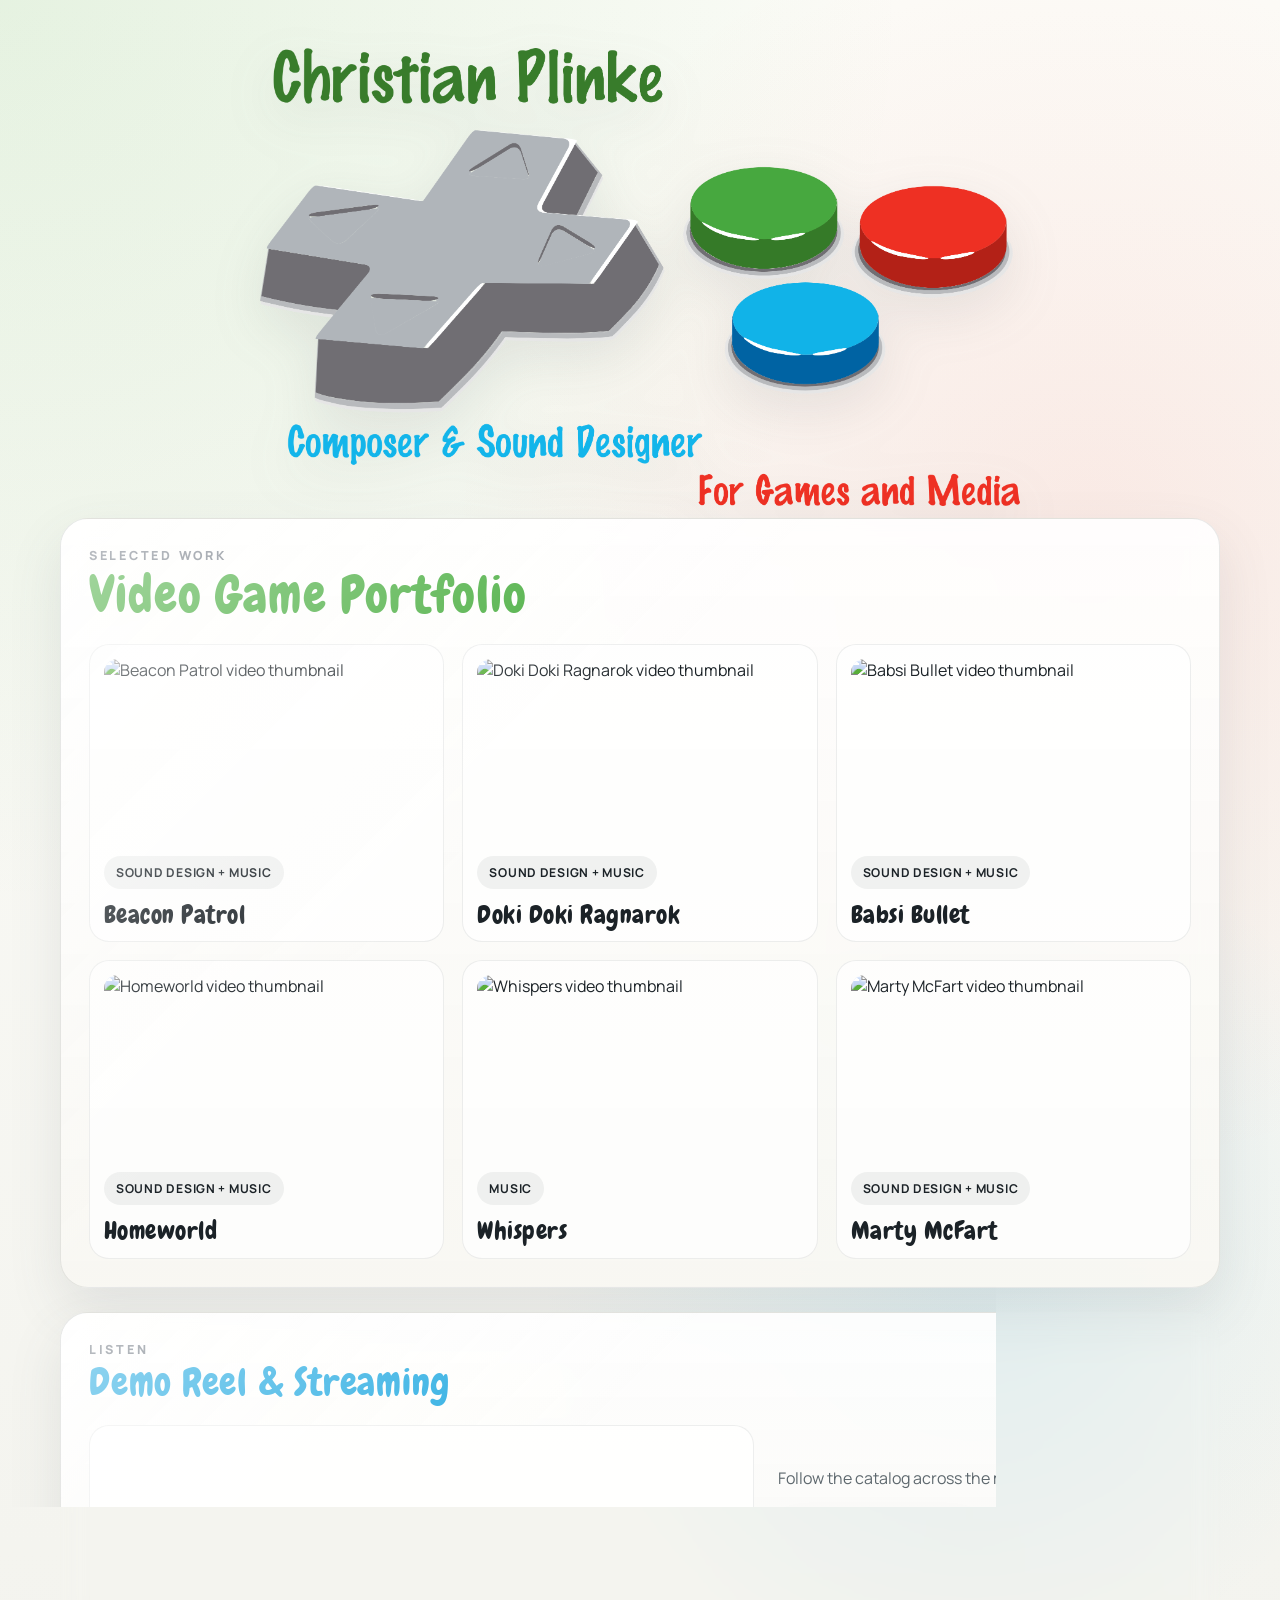
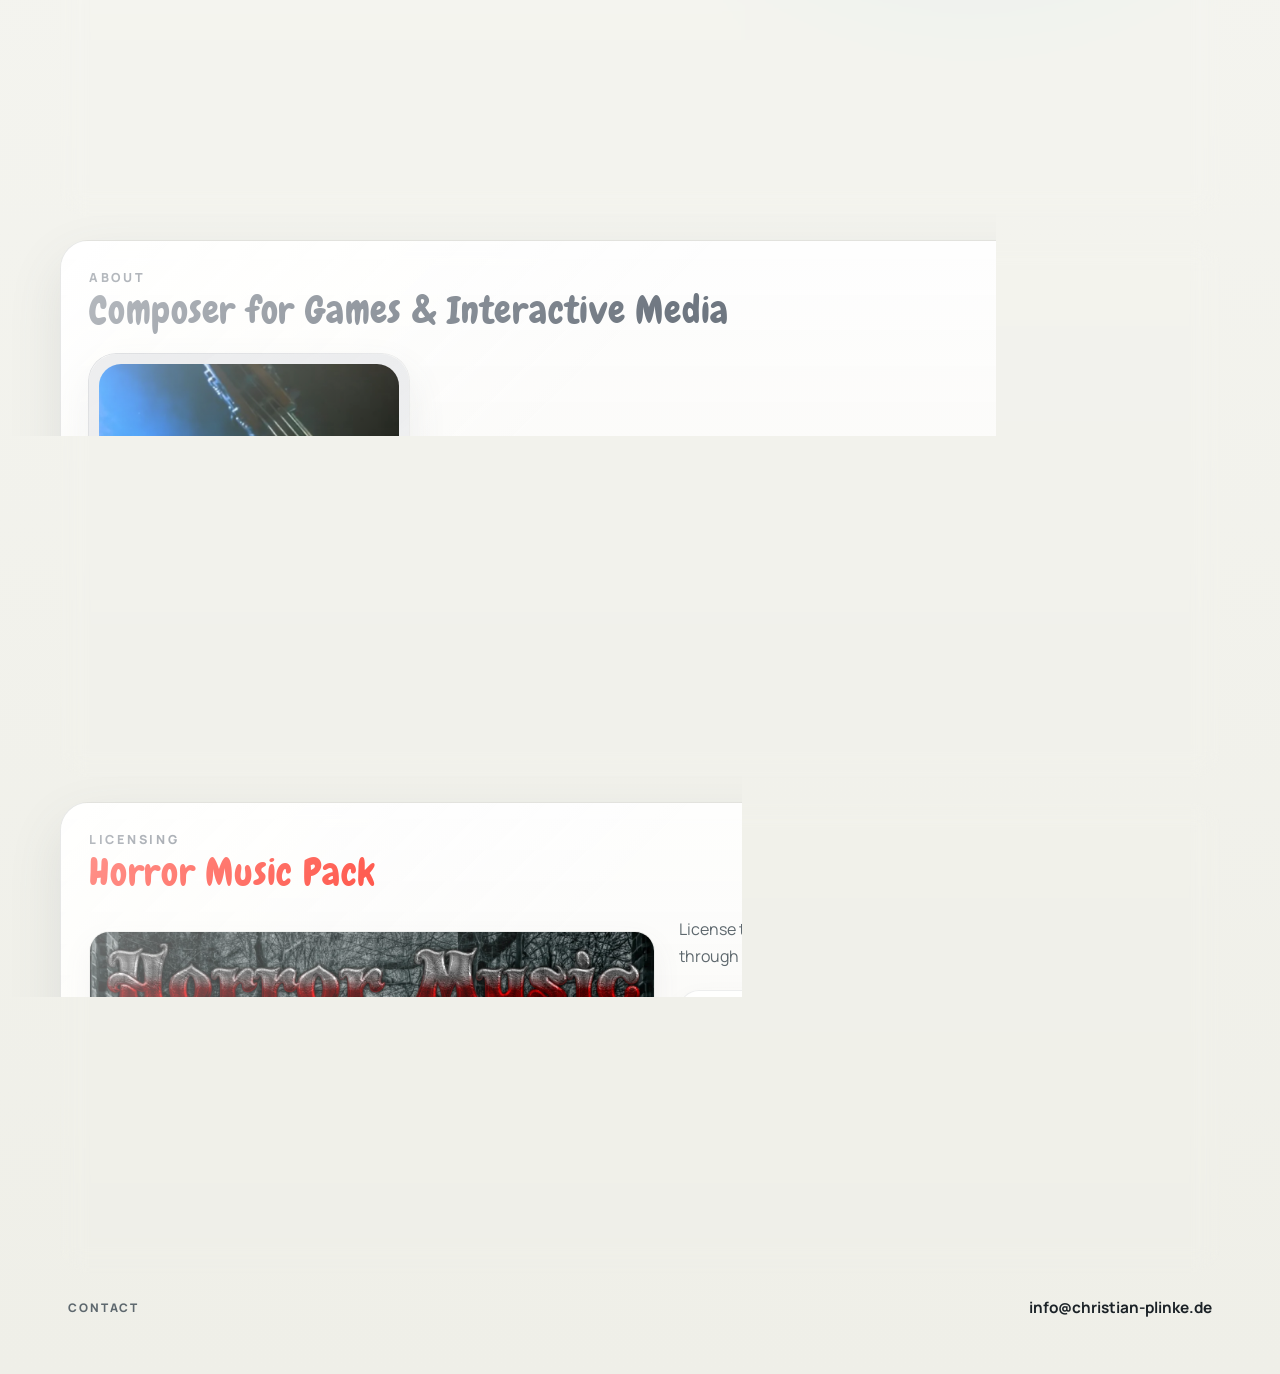
==== index.html @ 43f55c3f "add local googlefonts to project" ====
<!DOCTYPE html>
<html lang="en">

<head>
    <meta charset="UTF-8" />
    <meta name="viewport" content="width=device-width, initial-scale=1.0" />
    <title>Christian Plinke | Composer &amp; Sound Designer</title>
    <meta name="description"
        content="Portfolio, demo reel, streaming links, and licensing information for Christian Plinke, composer and sound designer for games and media." />
    <link rel="icon" type="image/png" href="img/FaviconLogo.png" />
    <link rel="stylesheet" href="style.css" />
</head>

<body>
    <div class="page-shell">
        <header class="site-header">
            <img class="site-logo" src="img/400PngdpiLogoCropped.png"
                alt="Christian Plinke, Composer and Sound Designer for Games and Media" />
        </header>

        <main class="content">
            <section class="panel panel-portfolio" aria-labelledby="portfolio-title">
                <div class="section-heading">
                    <p class="eyebrow">Selected Work</p>
                    <h1 id="portfolio-title">Video Game Portfolio</h1>
                </div>

                <div class="video-grid">
                    <a class="video-card" href="https://www.youtube.com/watch?v=Qc8HZJcRIR0" target="_blank"
                        rel="noreferrer">
                        <img src="https://i.ytimg.com/vi/Qc8HZJcRIR0/hqdefault.jpg"
                            alt="Beacon Patrol video thumbnail" />
                        <span class="video-role">Sound Design + Music</span>
                        <h2>Beacon Patrol</h2>
                    </a>

                    <a class="video-card" href="https://www.youtube.com/watch?v=RtC1tQ2wRgI" target="_blank"
                        rel="noreferrer">
                        <img src="https://i.ytimg.com/vi/RtC1tQ2wRgI/hqdefault.jpg"
                            alt="Doki Doki Ragnarok video thumbnail" />
                        <span class="video-role">Sound Design + Music</span>
                        <h2>Doki Doki Ragnarok</h2>
                    </a>

                    <a class="video-card" href="https://www.youtube.com/watch?v=MSeIjP5s7lY" target="_blank"
                        rel="noreferrer">
                        <img src="https://i.ytimg.com/vi/MSeIjP5s7lY/hqdefault.jpg"
                            alt="Babsi Bullet video thumbnail" />
                        <span class="video-role">Sound Design + Music</span>
                        <h2>Babsi Bullet</h2>
                    </a>

                    <a class="video-card" href="https://www.youtube.com/watch?v=vPbTqoWNFvA" target="_blank"
                        rel="noreferrer">
                        <img src="https://i.ytimg.com/vi/vPbTqoWNFvA/hqdefault.jpg" alt="Homeworld video thumbnail" />
                        <span class="video-role">Sound Design + Music</span>
                        <h2>Homeworld</h2>
                    </a>

                    <a class="video-card" href="https://www.youtube.com/watch?v=9is7dzOLgsQ" target="_blank"
                        rel="noreferrer">
                        <img src="https://i.ytimg.com/vi/9is7dzOLgsQ/hqdefault.jpg" alt="Whispers video thumbnail" />
                        <span class="video-role">Music</span>
                        <h2>Whispers</h2>
                    </a>

                    <a class="video-card" href="https://www.youtube.com/watch?v=vlJD8-f_Gtw" target="_blank"
                        rel="noreferrer">
                        <img src="https://i.ytimg.com/vi/vlJD8-f_Gtw/hqdefault.jpg"
                            alt="Marty McFart video thumbnail" />
                        <span class="video-role">Sound Design + Music</span>
                        <h2>Marty McFart</h2>
                    </a>
                </div>
            </section>

            <section class="panel panel-audio" aria-labelledby="audio-title">
                <div class="section-heading">
                    <p class="eyebrow">Listen</p>
                    <h2 id="audio-title">Demo Reel &amp; Streaming</h2>
                </div>

                <div class="audio-layout">
                    <div class="player-wrap">
                        <iframe title="SoundCloud demo reel playlist" class="soundcloud-player" scrolling="no"
                            frameborder="no" allow="autoplay"
                            src="https://w.soundcloud.com/player/?url=https%3A//soundcloud.com/plinke-music/sets/game-music&amp;color=%2324aae1&amp;auto_play=false&amp;hide_related=false&amp;show_comments=false&amp;show_user=true&amp;show_reposts=false&amp;show_teaser=true&amp;visual=true"></iframe>
                    </div>

                    <div class="streaming-block">
                        <p class="section-copy">
                            Follow the catalog across the main streaming platforms.
                        </p>
                        <div class="logo-links">
                            <a class="logo-link"
                                href="https://music.apple.com/de/album/horror-music-action-ambience/1576198901"
                                target="_blank" rel="noreferrer" aria-label="Open Apple Music">
                                <img src="img/music-streaming/apple_music-428.webp" alt="Apple Music" />
                            </a>
                            <a class="logo-link"
                                href="https://open.spotify.com/artist/518PNsq61jrjk72RF4E73x?si=yzvKvoFpQf2XvGxcVJvLEA&amp;dl_branch=1"
                                target="_blank" rel="noreferrer" aria-label="Open Spotify">
                                <img src="img/music-streaming/spotify-488.webp" alt="Spotify" />
                            </a>
                            <a class="logo-link" href="https://soundcloud.com/plinke-music" target="_blank"
                                rel="noreferrer" aria-label="Open SoundCloud">
                                <img src="img/music-streaming/soundcloud.webp" alt="SoundCloud" />
                            </a>
                            <a class="logo-link" href="https://christianplinke.bandcamp.com/" target="_blank"
                                rel="noreferrer" aria-label="Open Bandcamp">
                                <img src="img/music-streaming/bandcamp-logo-636-1.webp" alt="Bandcamp" />
                            </a>
                        </div>
                    </div>
                </div>
            </section>

            <section class="panel panel-about" aria-labelledby="about-title">
                <div class="section-heading">
                    <p class="eyebrow">About</p>
                    <h2 id="about-title">Composer for Games &amp; Interactive Media</h2>
                </div>

                <div class="about-layout">
                    <div class="profile-frame">
                        <img src="img/profilbild.webp" alt="Portrait of Christian Plinke" />
                    </div>

                    <div class="about-copy">
                        <p>
                            Christian Plinke is a composer and instrumentalist with live
                            performance experience, creating music and sound for games and
                            media.
                        </p>
                        <p>
                            He works with middleware such as FMOD for dynamic music and
                            sound effects, brings experience from many small and mid-sized
                            game projects, and values straightforward collaboration.
                        </p>
                    </div>
                </div>
            </section>

            <section class="panel panel-pack" aria-labelledby="pack-title">
                <div class="section-heading">
                    <p class="eyebrow">Licensing</p>
                    <h2 id="pack-title">Horror Music Pack</h2>
                </div>

                <div class="pack-layout">
                    <div class="pack-art">
                        <img src="img/horror-1200x630-1456.webp"
                            alt="Artwork for the Horror Music Pack Action Ambience" />
                    </div>

                    <div class="pack-copy">
                        <p class="section-copy">
                            License the Horror Music Pack: Action Ambience for your next
                            project through the storefront that fits your workflow.
                        </p>

                        <div class="logo-links shop-links">
                            <a class="logo-link"
                                href="https://assetstore.unity.com/packages/audio/music/horror-music-pack-action-ambience-199250"
                                target="_blank" rel="noreferrer" aria-label="Open Unity Asset Store">
                                <img src="img/shops/unity-566.webp" alt="Unity Asset Store" />
                            </a>
                            <a class="logo-link"
                                href="https://www.gamedevmarket.net/asset/horror-music-pack-action-ambience/"
                                target="_blank" rel="noreferrer" aria-label="Open GameDev Market">
                                <img src="img/shops/gdm-450.webp" alt="GameDev Market" />
                            </a>
                            <a class="logo-link" href="https://otschop.itch.io/horror-music-pack-action-ambience"
                                target="_blank" rel="noreferrer" aria-label="Open itch.io">
                                <img src="img/shops/itch-660.webp" alt="itch.io" />
                            </a>
                        </div>
                    </div>
                </div>
            </section>
        </main>

        <footer class="site-footer">
            <p>Contact</p>
            <a href="mailto:info@christian-plinke.de">info@christian-plinke.de</a>
        </footer>
    </div>
</body>

</html>
---- style.css ----
@font-face {
    font-family: "Chewy";
    src: url("fonts/Chewy-400.ttf") format("truetype");
    font-style: normal;
    font-weight: 400;
    font-display: swap;
}

@font-face {
    font-family: "Manrope";
    src: url("fonts/Manrope-400.ttf") format("truetype");
    font-style: normal;
    font-weight: 400;
    font-display: swap;
}

@font-face {
    font-family: "Manrope";
    src: url("fonts/Manrope-500.ttf") format("truetype");
    font-style: normal;
    font-weight: 500;
    font-display: swap;
}

@font-face {
    font-family: "Manrope";
    src: url("fonts/Manrope-600.ttf") format("truetype");
    font-style: normal;
    font-weight: 600;
    font-display: swap;
}

@font-face {
    font-family: "Manrope";
    src: url("fonts/Manrope-700.ttf") format("truetype");
    font-style: normal;
    font-weight: 700;
    font-display: swap;
}

@font-face {
    font-family: "Manrope";
    src: url("fonts/Manrope-800.ttf") format("truetype");
    font-style: normal;
    font-weight: 800;
    font-display: swap;
}

:root {
    --bg: #f7f7f3;
    --bg-soft: rgba(255, 255, 255, 0.9);
    --panel: rgba(255, 255, 255, 0.9);
    --panel-strong: rgba(248, 247, 242, 0.96);
    --surface: rgba(255, 255, 255, 0.72);
    --surface-strong: rgba(255, 255, 255, 0.92);
    --border: rgba(34, 39, 44, 0.1);
    --text: #1b2227;
    --muted: #5e686e;
    --green: #43ab39;
    --blue: #21a9e1;
    --red: #ff2c1d;
    --gray: #6f7781;
    --shadow: 0 22px 54px rgba(85, 90, 96, 0.12);
    --radius-lg: 28px;
    --radius-md: 20px;
    --radius-sm: 14px;
    --max-width: 1160px;
}

*,
*::before,
*::after {
    box-sizing: border-box;
}

html {
    scroll-behavior: smooth;
}

body {
    margin: 0;
    min-height: 100vh;
    font-family: "Manrope", sans-serif;
    color: var(--text);
    background:
        radial-gradient(circle at top left, rgba(67, 171, 57, 0.12), transparent 28%),
        radial-gradient(circle at 85% 18%, rgba(255, 44, 29, 0.08), transparent 24%),
        radial-gradient(circle at 76% 42%, rgba(33, 169, 225, 0.1), transparent 22%),
        linear-gradient(180deg, #fcfcf8 0%, #f4f4ef 52%, #efefe8 100%);
}

img {
    display: block;
    max-width: 100%;
}

a {
    color: inherit;
    text-decoration: none;
}

.page-shell {
    width: min(calc(100% - 32px), var(--max-width));
    margin: 0 auto;
    padding: 24px 0 56px;
}

.site-header {
    display: flex;
    justify-content: center;
    padding: 24px 0 12px;
}

.site-logo {
    width: min(100%, 760px);
    height: auto;
    filter: drop-shadow(0 18px 26px rgba(89, 95, 102, 0.12));
}

.content {
    display: grid;
    gap: 24px;
}

.panel {
    position: relative;
    overflow: hidden;
    padding: 28px;
    background: linear-gradient(180deg, var(--panel) 0%, var(--panel-strong) 100%);
    border: 1px solid var(--border);
    border-radius: var(--radius-lg);
    box-shadow: var(--shadow);
    backdrop-filter: blur(12px);
}

.panel::after {
    content: "";
    position: absolute;
    inset: 0;
    pointer-events: none;
    background: linear-gradient(135deg, rgba(255, 255, 255, 0.55), transparent 40%);
}

.section-heading {
    display: grid;
    gap: 6px;
    margin-bottom: 24px;
}

.eyebrow {
    margin: 0;
    font-size: 0.78rem;
    font-weight: 800;
    letter-spacing: 0.22em;
    text-transform: uppercase;
    color: var(--gray);
}

h1,
h2 {
    margin: 0;
    font-family: "Chewy", cursive;
    font-weight: 400;
    letter-spacing: 0.02em;
    line-height: 0.98;
}

h1 {
    font-size: clamp(2.2rem, 4vw, 3.8rem);
    color: var(--green);
}

h2 {
    font-size: clamp(1.8rem, 3vw, 3rem);
}

.panel-audio h2 {
    color: var(--blue);
}

.panel-about h2 {
    color: var(--gray);
}

.panel-pack h2 {
    color: var(--red);
}

.section-copy,
.about-copy p {
    margin: 0;
    color: var(--muted);
    font-size: 1rem;
    line-height: 1.7;
}

.video-grid {
    display: grid;
    grid-template-columns: repeat(3, minmax(0, 1fr));
    gap: 18px;
}

.video-card {
    display: grid;
    gap: 14px;
    padding: 14px;
    border: 1px solid rgba(34, 39, 44, 0.08);
    border-radius: var(--radius-md);
    background: var(--surface);
    transition:
        transform 180ms ease,
        border-color 180ms ease,
        background-color 180ms ease,
        box-shadow 180ms ease;
}

.video-card:hover,
.video-card:focus-visible {
    transform: translateY(-4px);
    border-color: rgba(67, 171, 57, 0.35);
    background: rgba(67, 171, 57, 0.08);
    box-shadow: 0 14px 28px rgba(91, 97, 103, 0.12);
}

.video-card img {
    aspect-ratio: 16 / 9;
    width: 100%;
    object-fit: cover;
    border-radius: var(--radius-sm);
}

.video-role {
    justify-self: start;
    padding: 8px 12px;
    border-radius: 999px;
    background: rgba(27, 34, 39, 0.06);
    color: var(--text);
    font-size: 0.76rem;
    font-weight: 700;
    letter-spacing: 0.06em;
    text-transform: uppercase;
}

.video-card h2 {
    font-size: 1.55rem;
    color: var(--text);
}

.audio-layout,
.pack-layout,
.about-layout {
    display: grid;
    gap: 24px;
    align-items: center;
}

.audio-layout {
    grid-template-columns: minmax(0, 1.45fr) minmax(260px, 0.9fr);
}

.player-wrap {
    overflow: hidden;
    border: 1px solid rgba(34, 39, 44, 0.08);
    border-radius: var(--radius-md);
    background: var(--surface-strong);
}

.soundcloud-player {
    display: block;
    width: 100%;
    min-height: 360px;
}

.streaming-block {
    display: grid;
    gap: 18px;
}

.logo-links {
    display: grid;
    grid-template-columns: repeat(2, minmax(0, 1fr));
    gap: 14px;
}

.logo-link {
    display: flex;
    align-items: center;
    justify-content: center;
    min-height: 112px;
    padding: 20px;
    border: 1px solid rgba(34, 39, 44, 0.08);
    border-radius: var(--radius-md);
    background: var(--surface-strong);
    box-shadow: 0 10px 24px rgba(99, 104, 110, 0.06);
    transition:
        transform 180ms ease,
        border-color 180ms ease,
        background-color 180ms ease;
}

.logo-link:hover,
.logo-link:focus-visible {
    transform: translateY(-3px);
    border-color: rgba(33, 169, 225, 0.28);
    background: rgba(33, 169, 225, 0.08);
}

.logo-link img {
    max-height: 42px;
    width: auto;
    object-fit: contain;
}

.about-layout {
    grid-template-columns: minmax(220px, 320px) minmax(0, 1fr);
}

.profile-frame {
    position: relative;
    max-width: 320px;
    margin: 0 auto;
    padding: 10px;
    border-radius: 28px;
    background:
        linear-gradient(145deg, rgba(169, 173, 180, 0.36), rgba(169, 173, 180, 0.08)),
        rgba(255, 255, 255, 0.75);
    box-shadow: 0 18px 38px rgba(93, 98, 104, 0.12);
}

.profile-frame::before {
    content: "";
    position: absolute;
    inset: -1px;
    border-radius: inherit;
    padding: 1px;
    background: linear-gradient(145deg, rgba(169, 173, 180, 0.65), transparent 60%);
    mask:
        linear-gradient(#fff 0 0) content-box,
        linear-gradient(#fff 0 0);
    mask-composite: exclude;
    -webkit-mask:
        linear-gradient(#fff 0 0) content-box,
        linear-gradient(#fff 0 0);
    -webkit-mask-composite: xor;
}

.profile-frame img {
    width: 100%;
    aspect-ratio: 4 / 5;
    object-fit: cover;
    border-radius: 22px;
}

.about-copy {
    display: grid;
    gap: 16px;
}

.pack-layout {
    grid-template-columns: minmax(280px, 1.05fr) minmax(0, 0.95fr);
}

.pack-art {
    overflow: hidden;
    border-radius: var(--radius-md);
    border: 1px solid rgba(34, 39, 44, 0.08);
    box-shadow: 0 12px 28px rgba(99, 104, 110, 0.08);
}

.pack-art img {
    width: 100%;
    height: 100%;
    object-fit: cover;
}

.pack-copy {
    display: grid;
    gap: 20px;
}

.shop-links .logo-link {
    min-height: 120px;
}

.shop-links .logo-link:hover,
.shop-links .logo-link:focus-visible {
    border-color: rgba(255, 44, 29, 0.26);
    background: rgba(255, 44, 29, 0.08);
}

.shop-links .logo-link img {
    max-height: 54px;
}

.site-footer {
    display: flex;
    justify-content: space-between;
    align-items: center;
    gap: 16px;
    margin-top: 24px;
    padding: 0 8px;
    color: var(--muted);
    font-size: 0.96rem;
}

.site-footer p {
    margin: 0;
    text-transform: uppercase;
    letter-spacing: 0.16em;
    font-size: 0.74rem;
    font-weight: 800;
}

.site-footer a {
    color: var(--text);
    font-weight: 700;
}

.site-footer a:hover,
.site-footer a:focus-visible {
    color: var(--green);
}

@media (max-width: 980px) {

    .video-grid,
    .logo-links {
        grid-template-columns: repeat(2, minmax(0, 1fr));
    }

    .audio-layout,
    .pack-layout,
    .about-layout {
        grid-template-columns: 1fr;
    }

    .profile-frame {
        max-width: 280px;
    }
}

@media (max-width: 680px) {
    .page-shell {
        width: min(calc(100% - 20px), var(--max-width));
        padding: 18px 0 42px;
    }

    .site-header {
        padding-top: 8px;
    }

    .panel {
        padding: 22px 18px;
        border-radius: 24px;
    }

    .video-grid,
    .logo-links {
        grid-template-columns: 1fr;
    }

    .soundcloud-player {
        min-height: 320px;
    }

    .site-footer {
        flex-direction: column;
        align-items: flex-start;
    }
}
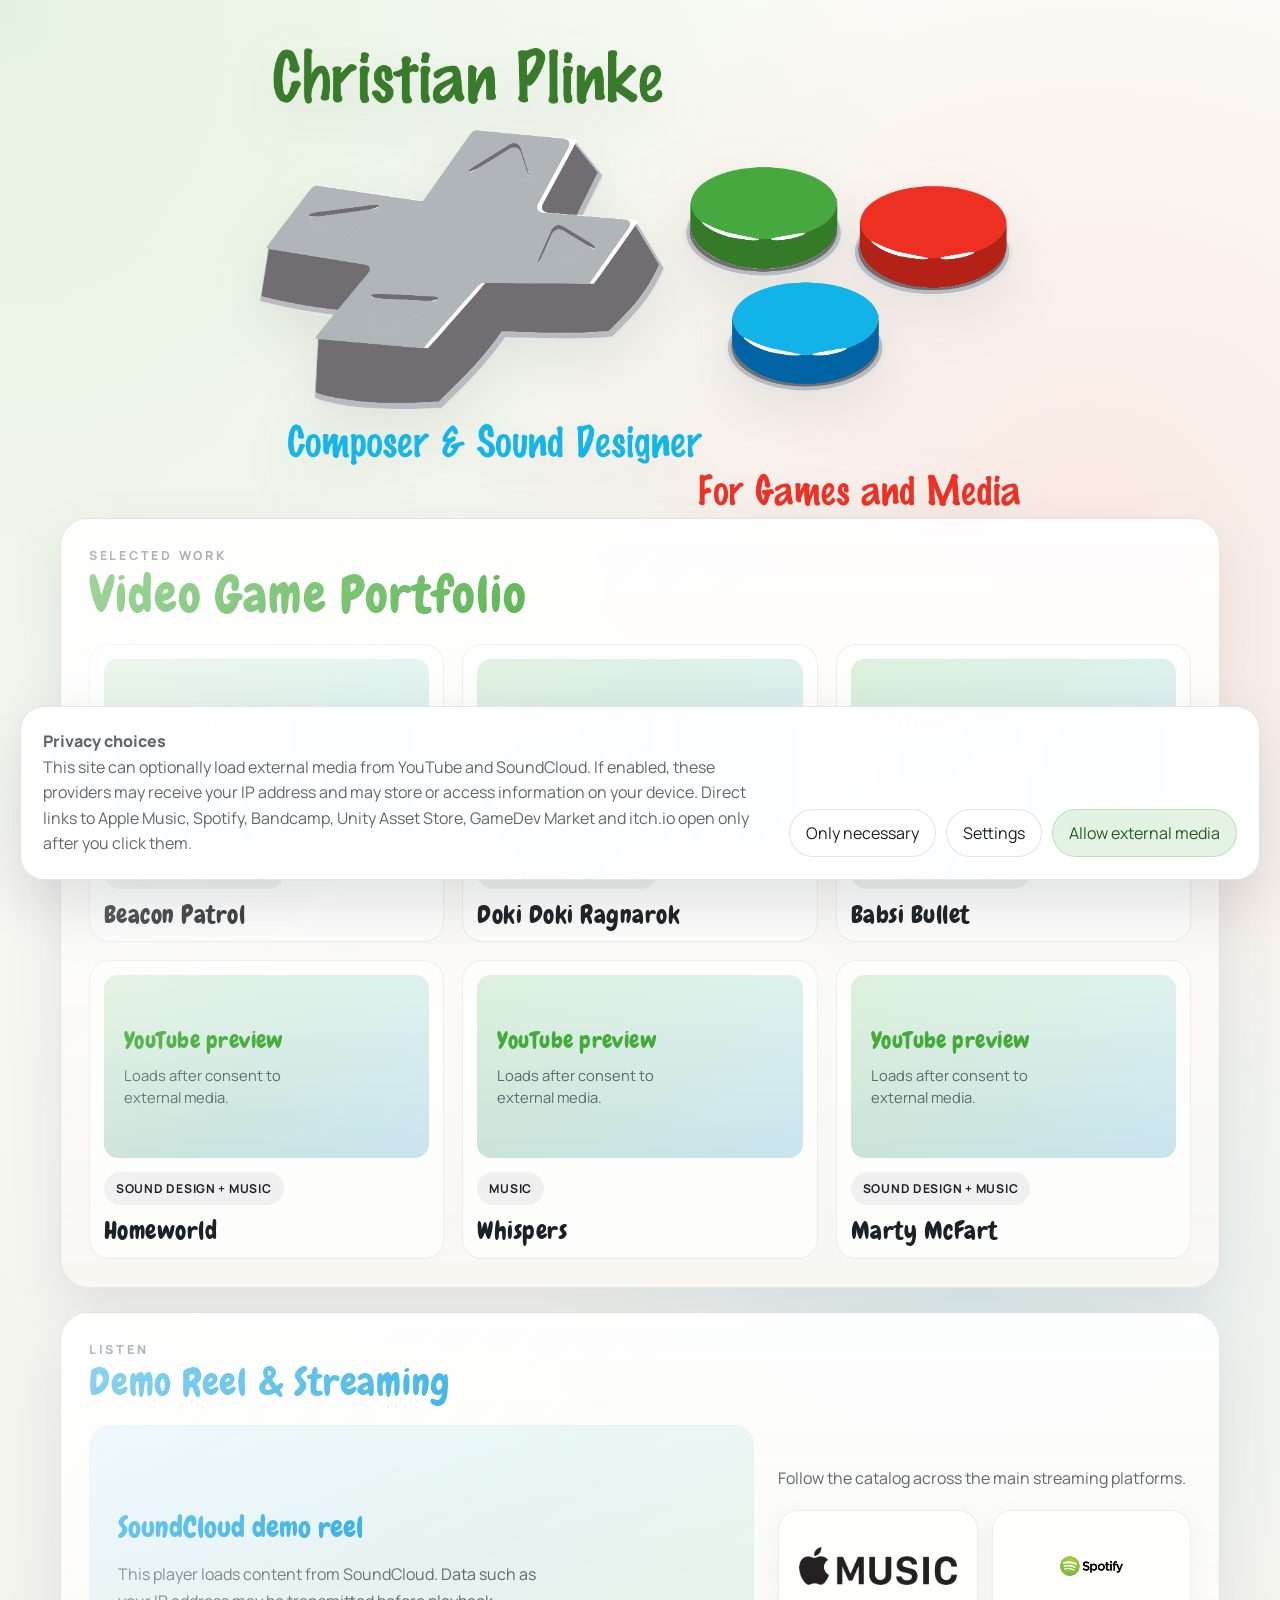
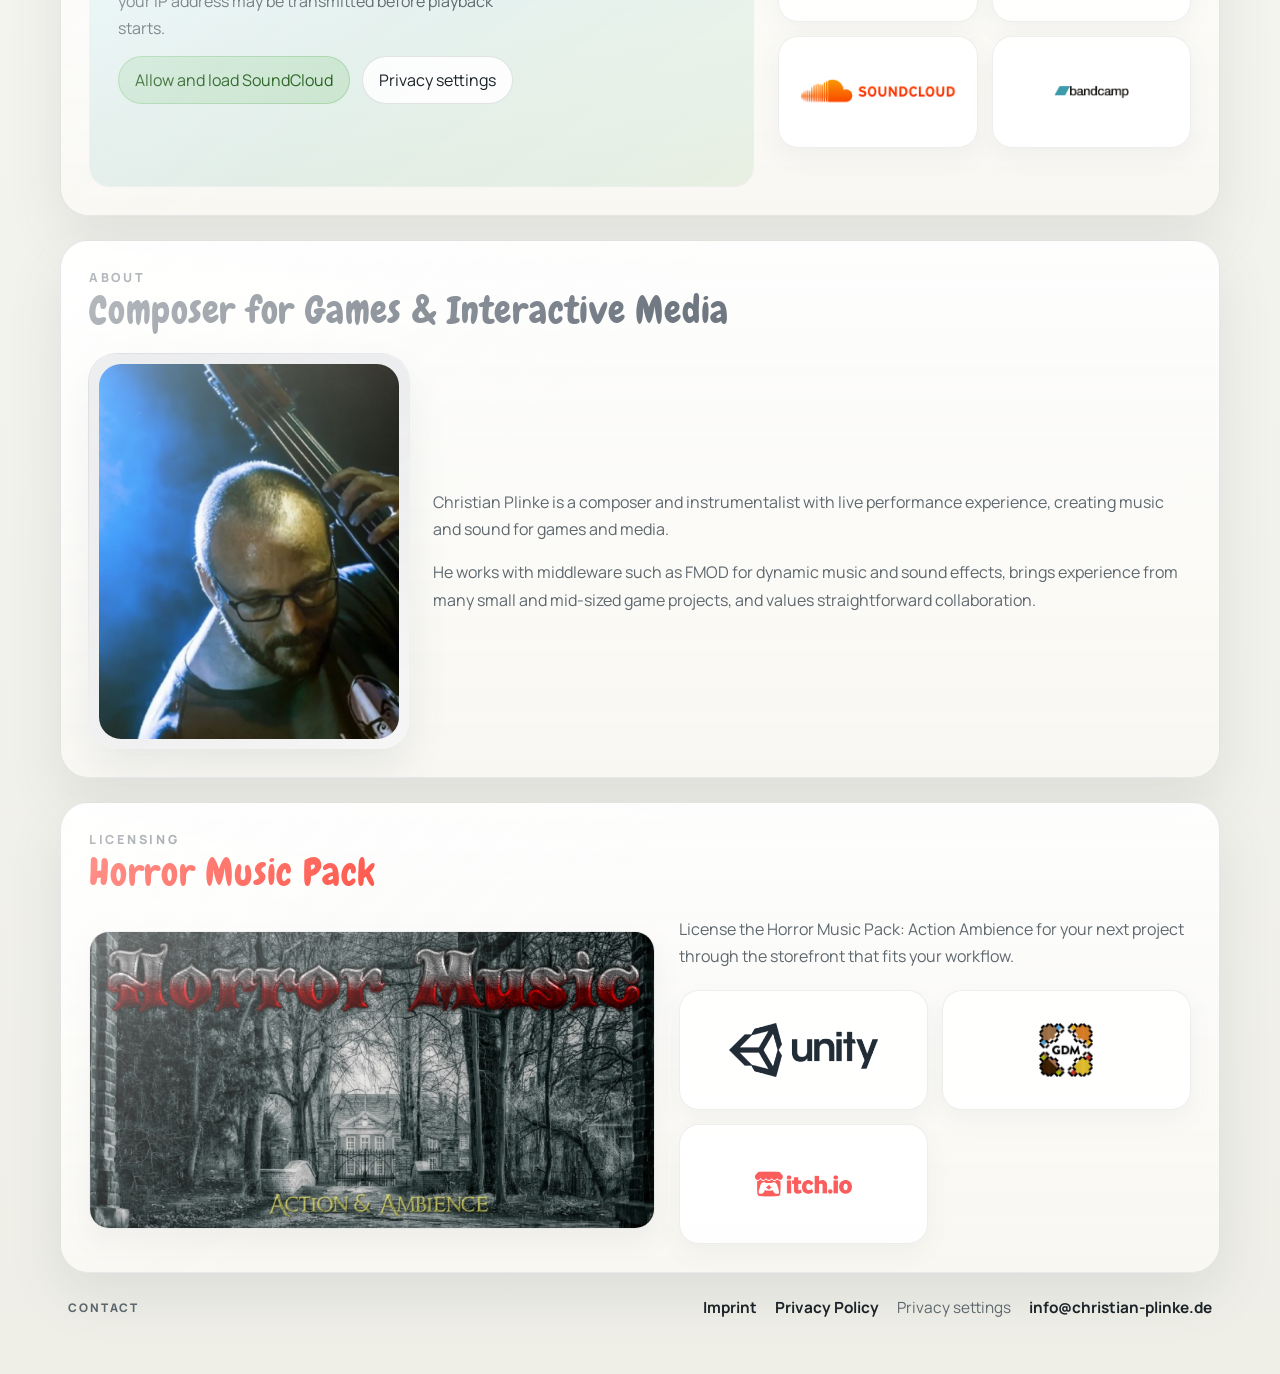
==== commit 8a9be8d0: "add privacy policy and imprint and privacy settings" ====
--- a/index.html
+++ b/index.html
@@ -9,6 +9,7 @@
         content="Portfolio, demo reel, streaming links, and licensing information for Christian Plinke, composer and sound designer for games and media." />
     <link rel="icon" type="image/png" href="img/FaviconLogo.png" />
     <link rel="stylesheet" href="style.css" />
+    <script src="consent.js" defer></script>
 </head>
 
 <body>
@@ -28,46 +29,84 @@
                 <div class="video-grid">
                     <a class="video-card" href="https://www.youtube.com/watch?v=Qc8HZJcRIR0" target="_blank"
                         rel="noreferrer">
-                        <img src="https://i.ytimg.com/vi/Qc8HZJcRIR0/hqdefault.jpg"
-                            alt="Beacon Patrol video thumbnail" />
+                        <div class="media-preview" data-consent-thumbnail-wrapper>
+                            <img data-consent-thumbnail data-src="https://i.ytimg.com/vi/Qc8HZJcRIR0/hqdefault.jpg"
+                                alt="Beacon Patrol video thumbnail" loading="lazy" />
+                            <span class="media-preview-placeholder">
+                                <strong>YouTube preview</strong>
+                                <span>Loads after consent to external media.</span>
+                            </span>
+                        </div>
                         <span class="video-role">Sound Design + Music</span>
                         <h2>Beacon Patrol</h2>
                     </a>
 
                     <a class="video-card" href="https://www.youtube.com/watch?v=RtC1tQ2wRgI" target="_blank"
                         rel="noreferrer">
-                        <img src="https://i.ytimg.com/vi/RtC1tQ2wRgI/hqdefault.jpg"
-                            alt="Doki Doki Ragnarok video thumbnail" />
+                        <div class="media-preview" data-consent-thumbnail-wrapper>
+                            <img data-consent-thumbnail data-src="https://i.ytimg.com/vi/RtC1tQ2wRgI/hqdefault.jpg"
+                                alt="Doki Doki Ragnarok video thumbnail" loading="lazy" />
+                            <span class="media-preview-placeholder">
+                                <strong>YouTube preview</strong>
+                                <span>Loads after consent to external media.</span>
+                            </span>
+                        </div>
                         <span class="video-role">Sound Design + Music</span>
                         <h2>Doki Doki Ragnarok</h2>
                     </a>
 
                     <a class="video-card" href="https://www.youtube.com/watch?v=MSeIjP5s7lY" target="_blank"
                         rel="noreferrer">
-                        <img src="https://i.ytimg.com/vi/MSeIjP5s7lY/hqdefault.jpg"
-                            alt="Babsi Bullet video thumbnail" />
+                        <div class="media-preview" data-consent-thumbnail-wrapper>
+                            <img data-consent-thumbnail data-src="https://i.ytimg.com/vi/MSeIjP5s7lY/hqdefault.jpg"
+                                alt="Babsi Bullet video thumbnail" loading="lazy" />
+                            <span class="media-preview-placeholder">
+                                <strong>YouTube preview</strong>
+                                <span>Loads after consent to external media.</span>
+                            </span>
+                        </div>
                         <span class="video-role">Sound Design + Music</span>
                         <h2>Babsi Bullet</h2>
                     </a>
 
                     <a class="video-card" href="https://www.youtube.com/watch?v=vPbTqoWNFvA" target="_blank"
                         rel="noreferrer">
-                        <img src="https://i.ytimg.com/vi/vPbTqoWNFvA/hqdefault.jpg" alt="Homeworld video thumbnail" />
+                        <div class="media-preview" data-consent-thumbnail-wrapper>
+                            <img data-consent-thumbnail data-src="https://i.ytimg.com/vi/vPbTqoWNFvA/hqdefault.jpg"
+                                alt="Homeworld video thumbnail" loading="lazy" />
+                            <span class="media-preview-placeholder">
+                                <strong>YouTube preview</strong>
+                                <span>Loads after consent to external media.</span>
+                            </span>
+                        </div>
                         <span class="video-role">Sound Design + Music</span>
                         <h2>Homeworld</h2>
                     </a>
 
                     <a class="video-card" href="https://www.youtube.com/watch?v=9is7dzOLgsQ" target="_blank"
                         rel="noreferrer">
-                        <img src="https://i.ytimg.com/vi/9is7dzOLgsQ/hqdefault.jpg" alt="Whispers video thumbnail" />
+                        <div class="media-preview" data-consent-thumbnail-wrapper>
+                            <img data-consent-thumbnail data-src="https://i.ytimg.com/vi/9is7dzOLgsQ/hqdefault.jpg"
+                                alt="Whispers video thumbnail" loading="lazy" />
+                            <span class="media-preview-placeholder">
+                                <strong>YouTube preview</strong>
+                                <span>Loads after consent to external media.</span>
+                            </span>
+                        </div>
                         <span class="video-role">Music</span>
                         <h2>Whispers</h2>
                     </a>
 
                     <a class="video-card" href="https://www.youtube.com/watch?v=vlJD8-f_Gtw" target="_blank"
                         rel="noreferrer">
-                        <img src="https://i.ytimg.com/vi/vlJD8-f_Gtw/hqdefault.jpg"
-                            alt="Marty McFart video thumbnail" />
+                        <div class="media-preview" data-consent-thumbnail-wrapper>
+                            <img data-consent-thumbnail data-src="https://i.ytimg.com/vi/vlJD8-f_Gtw/hqdefault.jpg"
+                                alt="Marty McFart video thumbnail" loading="lazy" />
+                            <span class="media-preview-placeholder">
+                                <strong>YouTube preview</strong>
+                                <span>Loads after consent to external media.</span>
+                            </span>
+                        </div>
                         <span class="video-role">Sound Design + Music</span>
                         <h2>Marty McFart</h2>
                     </a>
@@ -82,9 +121,28 @@
 
                 <div class="audio-layout">
                     <div class="player-wrap">
-                        <iframe title="SoundCloud demo reel playlist" class="soundcloud-player" scrolling="no"
-                            frameborder="no" allow="autoplay"
-                            src="https://w.soundcloud.com/player/?url=https%3A//soundcloud.com/plinke-music/sets/game-music&amp;color=%2324aae1&amp;auto_play=false&amp;hide_related=false&amp;show_comments=false&amp;show_user=true&amp;show_reposts=false&amp;show_teaser=true&amp;visual=true"></iframe>
+                        <div class="external-embed" data-consent-embed>
+                            <div class="external-embed-placeholder">
+                                <p class="embed-title">SoundCloud demo reel</p>
+                                <p class="embed-copy">
+                                    This player loads content from SoundCloud. Data such as your IP address may be
+                                    transmitted before playback starts.
+                                </p>
+                                <div class="embed-actions">
+                                    <button class="consent-button consent-button-primary" type="button"
+                                        data-consent-inline-enable="externalMedia">
+                                        Allow and load SoundCloud
+                                    </button>
+                                    <button class="consent-button consent-button-secondary" type="button"
+                                        data-open-consent>
+                                        Privacy settings
+                                    </button>
+                                </div>
+                            </div>
+                            <iframe title="SoundCloud demo reel playlist" class="soundcloud-player" scrolling="no"
+                                frameborder="no" allow="autoplay" data-consent-iframe
+                                data-src="https://w.soundcloud.com/player/?url=https%3A//soundcloud.com/plinke-music/sets/game-music&amp;color=%2324aae1&amp;auto_play=false&amp;hide_related=false&amp;show_comments=false&amp;show_user=true&amp;show_reposts=false&amp;show_teaser=true&amp;visual=true"></iframe>
+                        </div>
                     </div>
 
                     <div class="streaming-block">
@@ -182,9 +240,91 @@
 
         <footer class="site-footer">
             <p>Contact</p>
-            <a href="mailto:info@christian-plinke.de">info@christian-plinke.de</a>
+            <div class="footer-actions">
+                <a href="impressum.html">Imprint</a>
+                <a href="datenschutz.html">Privacy Policy</a>
+                <button class="privacy-settings-link" type="button" data-open-consent>Privacy settings</button>
+                <a href="mailto:info@christian-plinke.de">info@christian-plinke.de</a>
+            </div>
         </footer>
     </div>
+
+    <button class="privacy-settings-fab is-hidden" type="button" data-open-consent>
+        Privacy settings
+    </button>
+
+    <aside class="consent-banner is-hidden" data-consent-banner aria-label="Cookie and privacy preferences">
+        <div class="consent-banner-copy">
+            <p class="consent-banner-title">Privacy choices</p>
+            <p>
+                This site can optionally load external media from YouTube and SoundCloud. If enabled, these providers
+                may receive your IP address and may store or access information on your device. Direct links to Apple
+                Music, Spotify, Bandcamp, Unity Asset Store, GameDev Market and itch.io open only after you click
+                them.
+            </p>
+        </div>
+        <div class="consent-banner-actions">
+            <button class="consent-button consent-button-secondary" type="button" data-consent-action="reject">
+                Only necessary
+            </button>
+            <button class="consent-button consent-button-secondary" type="button" data-consent-action="open-settings">
+                Settings
+            </button>
+            <button class="consent-button consent-button-primary" type="button" data-consent-action="accept">
+                Allow external media
+            </button>
+        </div>
+    </aside>
+
+    <div class="consent-backdrop is-hidden" data-consent-backdrop></div>
+
+    <aside class="consent-panel is-hidden" data-consent-panel role="dialog" aria-modal="true"
+        aria-labelledby="consent-panel-title">
+        <div class="consent-panel-header">
+            <div>
+                <p class="consent-panel-eyebrow">Consent</p>
+                <h2 id="consent-panel-title">Privacy settings</h2>
+            </div>
+            <button class="consent-close" type="button" aria-label="Close privacy settings" data-close-consent>
+                ×
+            </button>
+        </div>
+
+        <p class="consent-panel-text">
+            Necessary storage is used only to remember your privacy choice in this browser. Optional external media can
+            load preview images from YouTube and the SoundCloud player.
+        </p>
+
+        <div class="consent-option consent-option-locked">
+            <div>
+                <p class="consent-option-title">Necessary storage</p>
+                <p class="consent-option-text">
+                    Saves your consent decision locally so the site can remember it.
+                </p>
+            </div>
+            <span class="consent-badge">Always active</span>
+        </div>
+
+        <label class="consent-option" for="consent-external-media">
+            <div>
+                <p class="consent-option-title">External media</p>
+                <p class="consent-option-text">
+                    YouTube preview images and SoundCloud embeds. Enabling this may transfer data to Google/YouTube and
+                    SoundCloud before you actively play or open the content.
+                </p>
+            </div>
+            <input id="consent-external-media" type="checkbox" data-consent-toggle="externalMedia" />
+        </label>
+
+        <div class="consent-panel-actions">
+            <button class="consent-button consent-button-secondary" type="button" data-consent-action="reject">
+                Only necessary
+            </button>
+            <button class="consent-button consent-button-primary" type="button" data-consent-action="save">
+                Save selection
+            </button>
+        </div>
+    </aside>
 </body>
 
 </html>
--- a/style.css
+++ b/style.css
@@ -229,6 +229,58 @@
     border-radius: var(--radius-sm);
 }
 
+.media-preview {
+    position: relative;
+    aspect-ratio: 16 / 9;
+    overflow: hidden;
+    border-radius: var(--radius-sm);
+    background:
+        linear-gradient(145deg, rgba(67, 171, 57, 0.12), rgba(33, 169, 225, 0.12)),
+        linear-gradient(180deg, rgba(255, 255, 255, 0.92), rgba(240, 242, 241, 0.94));
+}
+
+.media-preview img {
+    display: none;
+}
+
+.media-preview.is-loaded img {
+    display: block;
+    height: 100%;
+}
+
+.media-preview-placeholder {
+    position: absolute;
+    inset: 0;
+    display: grid;
+    align-content: center;
+    gap: 8px;
+    padding: 20px;
+    text-align: left;
+    color: var(--text);
+    background:
+        linear-gradient(180deg, rgba(255, 255, 255, 0.18), rgba(255, 255, 255, 0)),
+        linear-gradient(140deg, rgba(67, 171, 57, 0.1), rgba(33, 169, 225, 0.08));
+}
+
+.media-preview-placeholder strong {
+    font-family: "Chewy", cursive;
+    font-size: 1.45rem;
+    font-weight: 400;
+    letter-spacing: 0.02em;
+    color: var(--green);
+}
+
+.media-preview-placeholder span {
+    max-width: 18ch;
+    color: var(--muted);
+    font-size: 0.92rem;
+    line-height: 1.5;
+}
+
+.media-preview.is-loaded .media-preview-placeholder {
+    display: none;
+}
+
 .video-role {
     justify-self: start;
     padding: 8px 12px;
@@ -265,10 +317,55 @@
     background: var(--surface-strong);
 }
 
+.external-embed {
+    position: relative;
+    min-height: 360px;
+}
+
+.external-embed-placeholder {
+    display: grid;
+    align-content: center;
+    gap: 14px;
+    min-height: 360px;
+    padding: 28px;
+    background:
+        linear-gradient(145deg, rgba(33, 169, 225, 0.12), rgba(67, 171, 57, 0.08)),
+        linear-gradient(180deg, rgba(255, 255, 255, 0.98), rgba(244, 244, 239, 0.94));
+}
+
+.embed-title {
+    margin: 0;
+    font-family: "Chewy", cursive;
+    font-size: 1.8rem;
+    color: var(--blue);
+}
+
+.embed-copy {
+    margin: 0;
+    max-width: 42ch;
+    color: var(--muted);
+    line-height: 1.7;
+}
+
+.embed-actions {
+    display: flex;
+    flex-wrap: wrap;
+    gap: 12px;
+}
+
 .soundcloud-player {
-    display: block;
+    display: none;
     width: 100%;
     min-height: 360px;
+    border: 0;
+}
+
+.external-embed.is-loaded .external-embed-placeholder {
+    display: none;
+}
+
+.external-embed.is-loaded .soundcloud-player {
+    display: block;
 }
 
 .streaming-block {
@@ -416,9 +513,216 @@
     font-weight: 700;
 }
 
+.footer-actions {
+    display: flex;
+    align-items: center;
+    gap: 18px;
+}
+
+.footer-actions a,
+.footer-actions button {
+    white-space: nowrap;
+}
+
 .site-footer a:hover,
 .site-footer a:focus-visible {
     color: var(--green);
+}
+
+.privacy-settings-link {
+    padding: 0;
+    border: 0;
+    background: transparent;
+    color: var(--muted);
+    font: inherit;
+    cursor: pointer;
+}
+
+.privacy-settings-link:hover,
+.privacy-settings-link:focus-visible {
+    color: var(--blue);
+}
+
+.privacy-settings-fab,
+.consent-button,
+.consent-close {
+    font: inherit;
+    cursor: pointer;
+}
+
+.privacy-settings-fab {
+    position: fixed;
+    right: 20px;
+    bottom: 20px;
+    z-index: 40;
+    padding: 12px 18px;
+    border: 1px solid rgba(34, 39, 44, 0.12);
+    border-radius: 999px;
+    background: rgba(255, 255, 255, 0.92);
+    box-shadow: 0 12px 26px rgba(85, 90, 96, 0.14);
+    color: var(--text);
+}
+
+.consent-banner,
+.consent-panel {
+    position: fixed;
+    z-index: 50;
+    border: 1px solid rgba(34, 39, 44, 0.12);
+    background: rgba(255, 255, 255, 0.97);
+    box-shadow: 0 24px 60px rgba(85, 90, 96, 0.18);
+    backdrop-filter: blur(18px);
+}
+
+.consent-banner {
+    left: 20px;
+    right: 20px;
+    bottom: 20px;
+    display: grid;
+    grid-template-columns: minmax(0, 1fr) auto;
+    gap: 20px;
+    align-items: end;
+    padding: 22px;
+    border-radius: 24px;
+}
+
+.consent-banner-copy p,
+.consent-panel-text,
+.consent-option-text {
+    margin: 0;
+    color: var(--muted);
+    line-height: 1.6;
+}
+
+.consent-banner-title,
+.consent-option-title {
+    margin: 0 0 6px;
+    color: var(--text);
+    font-weight: 800;
+}
+
+.consent-banner-actions,
+.consent-panel-actions {
+    display: flex;
+    flex-wrap: wrap;
+    gap: 10px;
+    justify-content: flex-end;
+}
+
+.consent-button {
+    padding: 12px 16px;
+    border-radius: 999px;
+    transition:
+        transform 180ms ease,
+        background-color 180ms ease,
+        border-color 180ms ease;
+}
+
+.consent-button:hover,
+.consent-button:focus-visible,
+.consent-close:hover,
+.consent-close:focus-visible,
+.privacy-settings-fab:hover,
+.privacy-settings-fab:focus-visible {
+    transform: translateY(-2px);
+}
+
+.consent-button-primary {
+    border: 1px solid rgba(67, 171, 57, 0.25);
+    background: rgba(67, 171, 57, 0.14);
+    color: #225d1c;
+}
+
+.consent-button-primary:hover,
+.consent-button-primary:focus-visible {
+    background: rgba(67, 171, 57, 0.2);
+}
+
+.consent-button-secondary,
+.consent-close {
+    border: 1px solid rgba(34, 39, 44, 0.12);
+    background: rgba(255, 255, 255, 0.86);
+    color: var(--text);
+}
+
+.consent-panel {
+    top: 50%;
+    left: 50%;
+    width: min(calc(100% - 32px), 680px);
+    padding: 24px;
+    border-radius: 28px;
+    transform: translate(-50%, -50%);
+}
+
+.consent-panel-header {
+    display: flex;
+    align-items: flex-start;
+    justify-content: space-between;
+    gap: 18px;
+    margin-bottom: 16px;
+}
+
+.consent-panel-eyebrow {
+    margin: 0 0 6px;
+    color: var(--gray);
+    font-size: 0.75rem;
+    font-weight: 800;
+    letter-spacing: 0.18em;
+    text-transform: uppercase;
+}
+
+.consent-panel-text {
+    margin-bottom: 18px;
+}
+
+.consent-close {
+    width: 42px;
+    height: 42px;
+    border-radius: 999px;
+    font-size: 1.6rem;
+    line-height: 1;
+}
+
+.consent-option {
+    display: grid;
+    grid-template-columns: minmax(0, 1fr) auto;
+    gap: 16px;
+    align-items: center;
+    padding: 18px;
+    margin-bottom: 12px;
+    border: 1px solid rgba(34, 39, 44, 0.08);
+    border-radius: 20px;
+    background: rgba(244, 245, 242, 0.9);
+}
+
+.consent-option-locked {
+    background: rgba(111, 119, 129, 0.06);
+}
+
+.consent-option input[type="checkbox"] {
+    width: 22px;
+    height: 22px;
+    accent-color: var(--green);
+}
+
+.consent-badge {
+    padding: 8px 12px;
+    border-radius: 999px;
+    background: rgba(27, 34, 39, 0.07);
+    color: var(--text);
+    font-size: 0.8rem;
+    font-weight: 700;
+}
+
+.consent-backdrop {
+    position: fixed;
+    inset: 0;
+    z-index: 45;
+    background: rgba(24, 28, 32, 0.18);
+    backdrop-filter: blur(3px);
+}
+
+.is-hidden {
+    display: none !important;
 }
 
 @media (max-width: 980px) {
@@ -467,4 +771,30 @@
         flex-direction: column;
         align-items: flex-start;
     }
-}
+
+    .footer-actions,
+    .embed-actions,
+    .consent-banner-actions,
+    .consent-panel-actions {
+        width: 100%;
+        flex-direction: column;
+        align-items: stretch;
+    }
+
+    .consent-banner {
+        left: 10px;
+        right: 10px;
+        bottom: 10px;
+        grid-template-columns: 1fr;
+        padding: 18px;
+    }
+
+    .consent-option {
+        grid-template-columns: 1fr;
+    }
+
+    .privacy-settings-fab {
+        right: 10px;
+        bottom: 10px;
+    }
+}
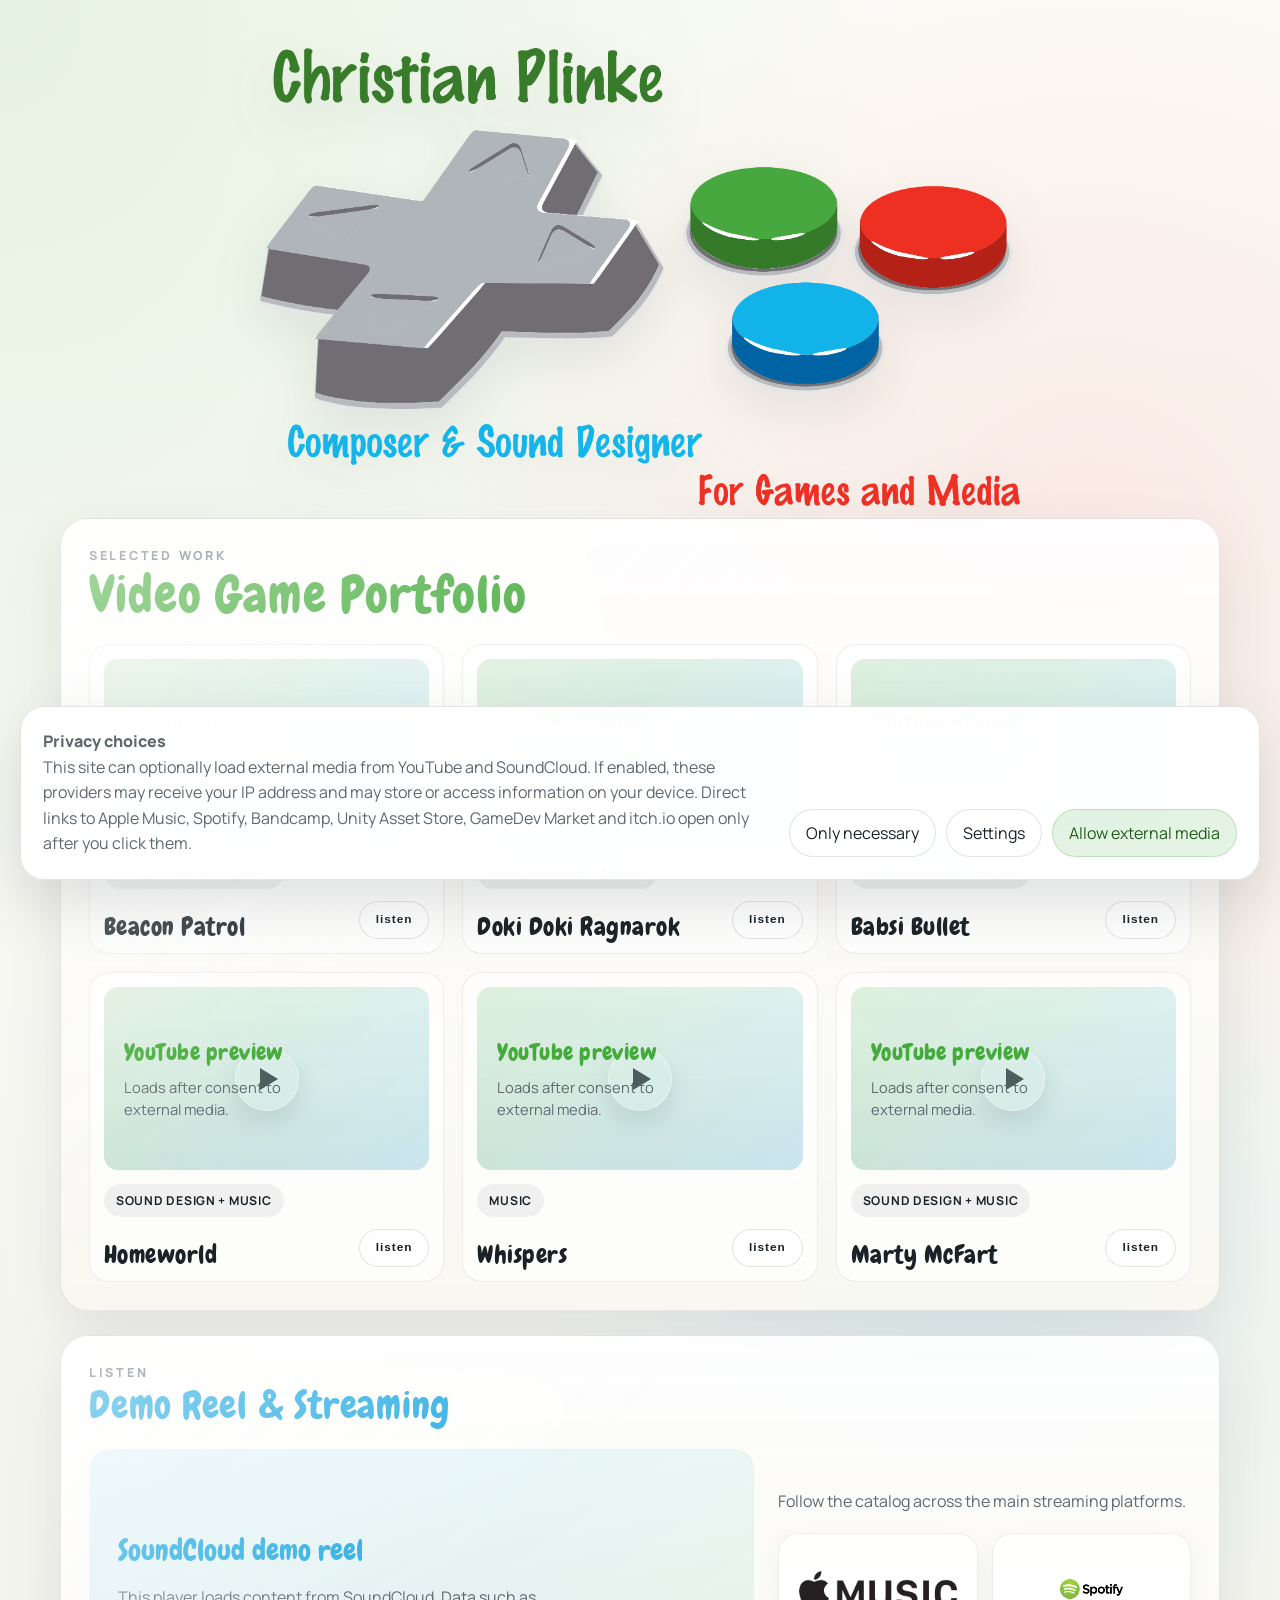
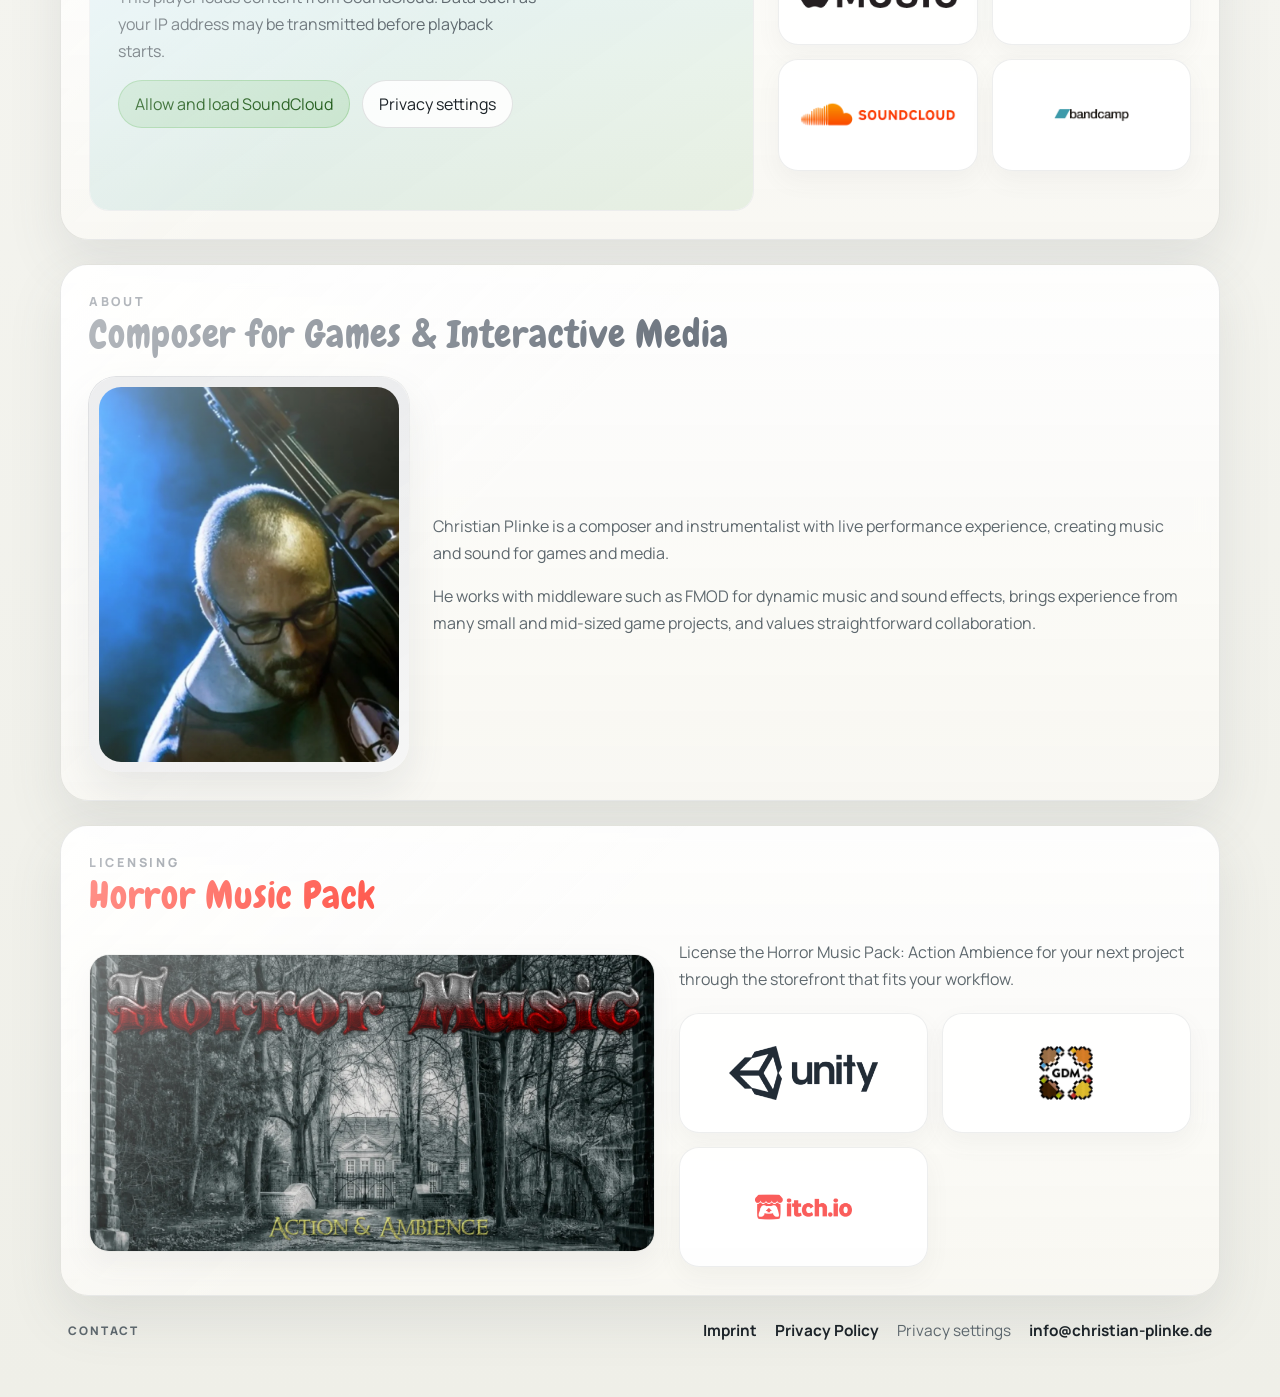
==== commit 66ab1ce6: "add music player" ====
--- a/index.html
+++ b/index.html
@@ -27,90 +27,164 @@
                 </div>
 
                 <div class="video-grid">
-                    <a class="video-card" href="https://www.youtube.com/watch?v=Qc8HZJcRIR0" target="_blank"
-                        rel="noreferrer">
-                        <div class="media-preview" data-consent-thumbnail-wrapper>
-                            <img data-consent-thumbnail data-src="https://i.ytimg.com/vi/Qc8HZJcRIR0/hqdefault.jpg"
-                                alt="Beacon Patrol video thumbnail" loading="lazy" />
-                            <span class="media-preview-placeholder">
-                                <strong>YouTube preview</strong>
-                                <span>Loads after consent to external media.</span>
-                            </span>
-                        </div>
-                        <span class="video-role">Sound Design + Music</span>
-                        <h2>Beacon Patrol</h2>
-                    </a>
-
-                    <a class="video-card" href="https://www.youtube.com/watch?v=RtC1tQ2wRgI" target="_blank"
-                        rel="noreferrer">
-                        <div class="media-preview" data-consent-thumbnail-wrapper>
-                            <img data-consent-thumbnail data-src="https://i.ytimg.com/vi/RtC1tQ2wRgI/hqdefault.jpg"
-                                alt="Doki Doki Ragnarok video thumbnail" loading="lazy" />
-                            <span class="media-preview-placeholder">
-                                <strong>YouTube preview</strong>
-                                <span>Loads after consent to external media.</span>
-                            </span>
-                        </div>
-                        <span class="video-role">Sound Design + Music</span>
-                        <h2>Doki Doki Ragnarok</h2>
-                    </a>
-
-                    <a class="video-card" href="https://www.youtube.com/watch?v=MSeIjP5s7lY" target="_blank"
-                        rel="noreferrer">
-                        <div class="media-preview" data-consent-thumbnail-wrapper>
-                            <img data-consent-thumbnail data-src="https://i.ytimg.com/vi/MSeIjP5s7lY/hqdefault.jpg"
-                                alt="Babsi Bullet video thumbnail" loading="lazy" />
-                            <span class="media-preview-placeholder">
-                                <strong>YouTube preview</strong>
-                                <span>Loads after consent to external media.</span>
-                            </span>
-                        </div>
-                        <span class="video-role">Sound Design + Music</span>
-                        <h2>Babsi Bullet</h2>
-                    </a>
-
-                    <a class="video-card" href="https://www.youtube.com/watch?v=vPbTqoWNFvA" target="_blank"
-                        rel="noreferrer">
-                        <div class="media-preview" data-consent-thumbnail-wrapper>
-                            <img data-consent-thumbnail data-src="https://i.ytimg.com/vi/vPbTqoWNFvA/hqdefault.jpg"
-                                alt="Homeworld video thumbnail" loading="lazy" />
-                            <span class="media-preview-placeholder">
-                                <strong>YouTube preview</strong>
-                                <span>Loads after consent to external media.</span>
-                            </span>
-                        </div>
-                        <span class="video-role">Sound Design + Music</span>
-                        <h2>Homeworld</h2>
-                    </a>
-
-                    <a class="video-card" href="https://www.youtube.com/watch?v=9is7dzOLgsQ" target="_blank"
-                        rel="noreferrer">
-                        <div class="media-preview" data-consent-thumbnail-wrapper>
-                            <img data-consent-thumbnail data-src="https://i.ytimg.com/vi/9is7dzOLgsQ/hqdefault.jpg"
-                                alt="Whispers video thumbnail" loading="lazy" />
-                            <span class="media-preview-placeholder">
-                                <strong>YouTube preview</strong>
-                                <span>Loads after consent to external media.</span>
-                            </span>
-                        </div>
-                        <span class="video-role">Music</span>
-                        <h2>Whispers</h2>
-                    </a>
-
-                    <a class="video-card" href="https://www.youtube.com/watch?v=vlJD8-f_Gtw" target="_blank"
-                        rel="noreferrer">
-                        <div class="media-preview" data-consent-thumbnail-wrapper>
-                            <img data-consent-thumbnail data-src="https://i.ytimg.com/vi/vlJD8-f_Gtw/hqdefault.jpg"
-                                alt="Marty McFart video thumbnail" loading="lazy" />
-                            <span class="media-preview-placeholder">
-                                <strong>YouTube preview</strong>
-                                <span>Loads after consent to external media.</span>
-                            </span>
-                        </div>
-                        <span class="video-role">Sound Design + Music</span>
-                        <h2>Marty McFart</h2>
-                    </a>
-                </div>
+                    <article class="video-card">
+                        <a class="video-card-link" href="https://www.youtube.com/watch?v=Qc8HZJcRIR0" target="_blank"
+                            rel="noreferrer">
+                            <div class="media-preview" data-consent-thumbnail-wrapper>
+                                <img data-consent-thumbnail data-src="https://i.ytimg.com/vi/Qc8HZJcRIR0/hqdefault.jpg"
+                                    alt="Beacon Patrol video thumbnail" loading="lazy" />
+                                <span class="video-preview-badge" aria-hidden="true">
+                                    <span class="video-preview-triangle"></span>
+                                </span>
+                                <span class="media-preview-placeholder">
+                                    <strong>YouTube preview</strong>
+                                    <span>Loads after consent to external media.</span>
+                                </span>
+                            </div>
+                            <span class="video-role">Sound Design + Music</span>
+                        </a>
+                        <div class="video-card-footer">
+                            <h2>Beacon Patrol</h2>
+                            <button class="portfolio-audio-button" type="button"
+                                aria-label="Play audio preview for Beacon Patrol" data-audio-trigger
+                                data-audio-title="Beacon Patrol" data-audio-src="music/beacon-music.mp3">
+                                listen
+                            </button>
+                        </div>
+                    </article>
+
+                    <article class="video-card">
+                        <a class="video-card-link" href="https://www.youtube.com/watch?v=RtC1tQ2wRgI" target="_blank"
+                            rel="noreferrer">
+                            <div class="media-preview" data-consent-thumbnail-wrapper>
+                                <img data-consent-thumbnail data-src="https://i.ytimg.com/vi/RtC1tQ2wRgI/hqdefault.jpg"
+                                    alt="Doki Doki Ragnarok video thumbnail" loading="lazy" />
+                                <span class="video-preview-badge" aria-hidden="true">
+                                    <span class="video-preview-triangle"></span>
+                                </span>
+                                <span class="media-preview-placeholder">
+                                    <strong>YouTube preview</strong>
+                                    <span>Loads after consent to external media.</span>
+                                </span>
+                            </div>
+                            <span class="video-role">Sound Design + Music</span>
+                        </a>
+                        <div class="video-card-footer">
+                            <h2>Doki Doki Ragnarok</h2>
+                            <button class="portfolio-audio-button" type="button"
+                                aria-label="Play audio preview for Doki Doki Ragnarok" data-audio-trigger
+                                data-audio-title="Doki Doki Ragnarok"
+                                data-audio-src="music/doki-soundtrack-preview.mp3">
+                                listen
+                            </button>
+                        </div>
+                    </article>
+
+                    <article class="video-card">
+                        <a class="video-card-link" href="https://www.youtube.com/watch?v=MSeIjP5s7lY" target="_blank"
+                            rel="noreferrer">
+                            <div class="media-preview" data-consent-thumbnail-wrapper>
+                                <img data-consent-thumbnail data-src="https://i.ytimg.com/vi/MSeIjP5s7lY/hqdefault.jpg"
+                                    alt="Babsi Bullet video thumbnail" loading="lazy" />
+                                <span class="video-preview-badge" aria-hidden="true">
+                                    <span class="video-preview-triangle"></span>
+                                </span>
+                                <span class="media-preview-placeholder">
+                                    <strong>YouTube preview</strong>
+                                    <span>Loads after consent to external media.</span>
+                                </span>
+                            </div>
+                            <span class="video-role">Sound Design + Music</span>
+                        </a>
+                        <div class="video-card-footer">
+                            <h2>Babsi Bullet</h2>
+                            <button class="portfolio-audio-button" type="button"
+                                aria-label="Play audio preview for Babsi Bullet" data-audio-trigger
+                                data-audio-title="Babsi Bullet" data-audio-src="music/babsi-music.mp3">
+                                listen
+                            </button>
+                        </div>
+                    </article>
+
+                    <article class="video-card">
+                        <a class="video-card-link" href="https://www.youtube.com/watch?v=vPbTqoWNFvA" target="_blank"
+                            rel="noreferrer">
+                            <div class="media-preview" data-consent-thumbnail-wrapper>
+                                <img data-consent-thumbnail data-src="https://i.ytimg.com/vi/vPbTqoWNFvA/hqdefault.jpg"
+                                    alt="Homeworld video thumbnail" loading="lazy" />
+                                <span class="video-preview-badge" aria-hidden="true">
+                                    <span class="video-preview-triangle"></span>
+                                </span>
+                                <span class="media-preview-placeholder">
+                                    <strong>YouTube preview</strong>
+                                    <span>Loads after consent to external media.</span>
+                                </span>
+                            </div>
+                            <span class="video-role">Sound Design + Music</span>
+                        </a>
+                        <div class="video-card-footer">
+                            <h2>Homeworld</h2>
+                            <button class="portfolio-audio-button" type="button"
+                                aria-label="Play audio preview for Homeworld" data-audio-trigger
+                                data-audio-title="Homeworld" data-audio-src="music/homeworld-music.mp3">
+                                listen
+                            </button>
+                        </div>
+                    </article>
+
+                    <article class="video-card">
+                        <a class="video-card-link" href="https://www.youtube.com/watch?v=9is7dzOLgsQ" target="_blank"
+                            rel="noreferrer">
+                            <div class="media-preview" data-consent-thumbnail-wrapper>
+                                <img data-consent-thumbnail data-src="https://i.ytimg.com/vi/9is7dzOLgsQ/hqdefault.jpg"
+                                    alt="Whispers video thumbnail" loading="lazy" />
+                                <span class="video-preview-badge" aria-hidden="true">
+                                    <span class="video-preview-triangle"></span>
+                                </span>
+                                <span class="media-preview-placeholder">
+                                    <strong>YouTube preview</strong>
+                                    <span>Loads after consent to external media.</span>
+                                </span>
+                            </div>
+                            <span class="video-role">Music</span>
+                        </a>
+                        <div class="video-card-footer">
+                            <h2>Whispers</h2>
+                            <button class="portfolio-audio-button" type="button"
+                                aria-label="Play audio preview for Whispers" data-audio-trigger
+                                data-audio-title="Whispers" data-audio-src="music/whispers-music.mp3">
+                                listen
+                            </button>
+                        </div>
+                    </article>
+
+                    <article class="video-card">
+                        <a class="video-card-link" href="https://www.youtube.com/watch?v=vlJD8-f_Gtw" target="_blank"
+                            rel="noreferrer">
+                            <div class="media-preview" data-consent-thumbnail-wrapper>
+                                <img data-consent-thumbnail data-src="https://i.ytimg.com/vi/vlJD8-f_Gtw/hqdefault.jpg"
+                                    alt="Marty McFart video thumbnail" loading="lazy" />
+                                <span class="video-preview-badge" aria-hidden="true">
+                                    <span class="video-preview-triangle"></span>
+                                </span>
+                                <span class="media-preview-placeholder">
+                                    <strong>YouTube preview</strong>
+                                    <span>Loads after consent to external media.</span>
+                                </span>
+                            </div>
+                            <span class="video-role">Sound Design + Music</span>
+                        </a>
+                        <div class="video-card-footer">
+                            <h2>Marty McFart</h2>
+                            <button class="portfolio-audio-button" type="button"
+                                aria-label="Play audio preview for Marty McFart" data-audio-trigger
+                                data-audio-title="Marty McFart" data-audio-src="music/marty-music.mp3">
+                                listen
+                            </button>
+                        </div>
+                    </article>
+                </div>
+                <audio data-portfolio-audio-player preload="none"></audio>
             </section>
 
             <section class="panel panel-audio" aria-labelledby="audio-title">
--- a/style.css
+++ b/style.css
@@ -202,7 +202,7 @@
 
 .video-card {
     display: grid;
-    gap: 14px;
+    gap: 12px;
     padding: 14px;
     border: 1px solid rgba(34, 39, 44, 0.08);
     border-radius: var(--radius-md);
@@ -215,11 +215,24 @@
 }
 
 .video-card:hover,
-.video-card:focus-visible {
+.video-card:focus-within {
     transform: translateY(-4px);
     border-color: rgba(67, 171, 57, 0.35);
     background: rgba(67, 171, 57, 0.08);
     box-shadow: 0 14px 28px rgba(91, 97, 103, 0.12);
+}
+
+.video-card-link {
+    display: grid;
+    gap: 14px;
+    color: inherit;
+}
+
+.video-card-footer {
+    display: flex;
+    align-items: flex-end;
+    justify-content: space-between;
+    gap: 12px;
 }
 
 .video-card img {
@@ -245,7 +258,34 @@
 
 .media-preview.is-loaded img {
     display: block;
+    width: 100%;
     height: 100%;
+}
+
+.video-preview-badge {
+    position: absolute;
+    top: 50%;
+    left: 50%;
+    display: flex;
+    align-items: center;
+    justify-content: center;
+    width: 64px;
+    height: 64px;
+    border: 1px solid rgba(255, 255, 255, 0.72);
+    border-radius: 999px;
+    background: rgba(255, 255, 255, 0.18);
+    box-shadow: 0 12px 24px rgba(27, 34, 39, 0.12);
+    backdrop-filter: blur(6px);
+    transform: translate(-50%, -50%);
+}
+
+.video-preview-triangle {
+    width: 0;
+    height: 0;
+    margin-left: 4px;
+    border-top: 11px solid transparent;
+    border-bottom: 11px solid transparent;
+    border-left: 18px solid rgba(27, 34, 39, 0.84);
 }
 
 .media-preview-placeholder {
@@ -296,6 +336,47 @@
 .video-card h2 {
     font-size: 1.55rem;
     color: var(--text);
+}
+
+.portfolio-audio-button {
+    flex: 0 0 auto;
+    display: inline-flex;
+    align-items: center;
+    justify-content: center;
+    min-height: 38px;
+    padding: 0 16px;
+    border: 1px solid rgba(27, 34, 39, 0.12);
+    border-radius: 999px;
+    background: rgba(255, 255, 255, 0.82);
+    color: var(--text);
+    font-size: 0.74rem;
+    font-weight: 800;
+    letter-spacing: 0.08em;
+    line-height: 1;
+    cursor: pointer;
+    transition:
+        transform 180ms ease,
+        background-color 180ms ease,
+        border-color 180ms ease,
+        color 180ms ease;
+}
+
+.portfolio-audio-button:hover,
+.portfolio-audio-button:focus-visible {
+    transform: translateY(-1px);
+    border-color: rgba(33, 169, 225, 0.24);
+    background: rgba(255, 255, 255, 0.96);
+}
+
+.portfolio-audio-button.is-playing {
+    border-color: rgba(33, 169, 225, 0.28);
+    background: rgba(33, 169, 225, 0.14);
+    color: #0f5977;
+}
+
+.portfolio-audio-button:disabled {
+    opacity: 0.56;
+    cursor: default;
 }
 
 .audio-layout,
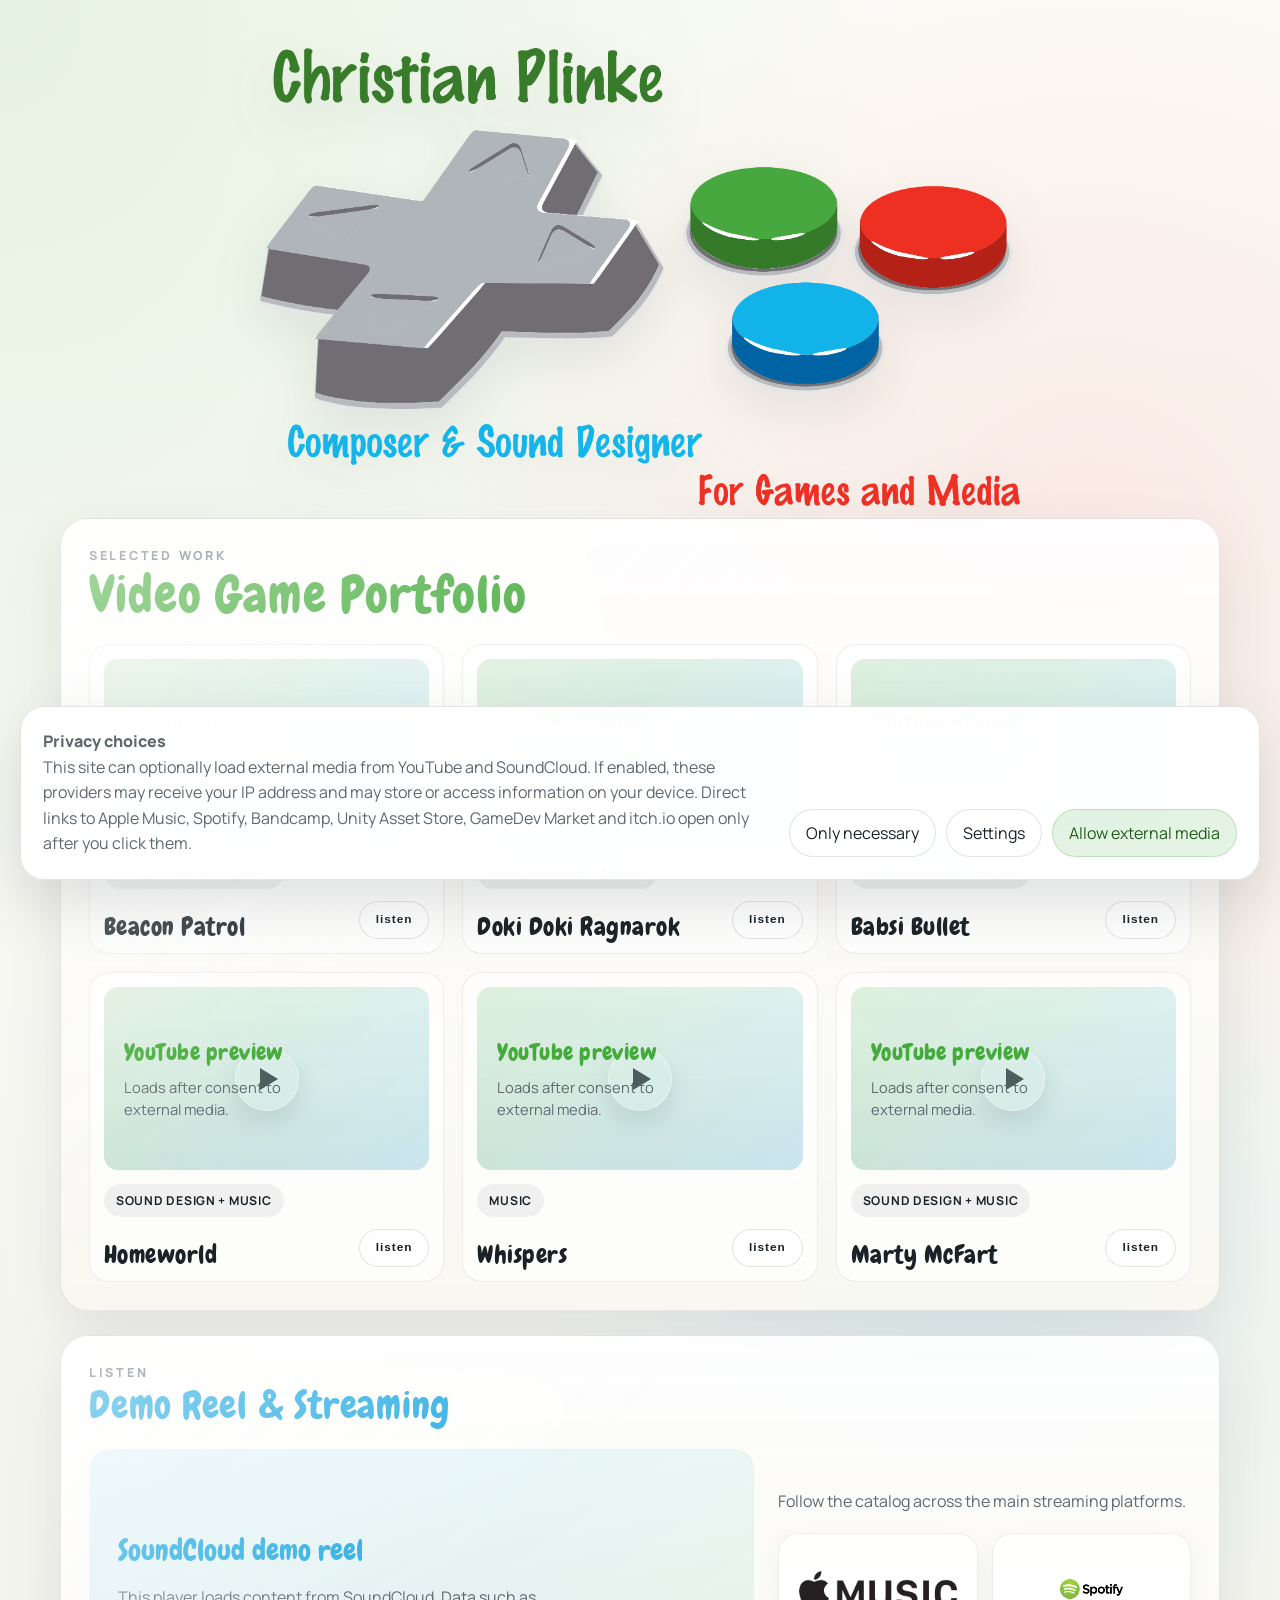
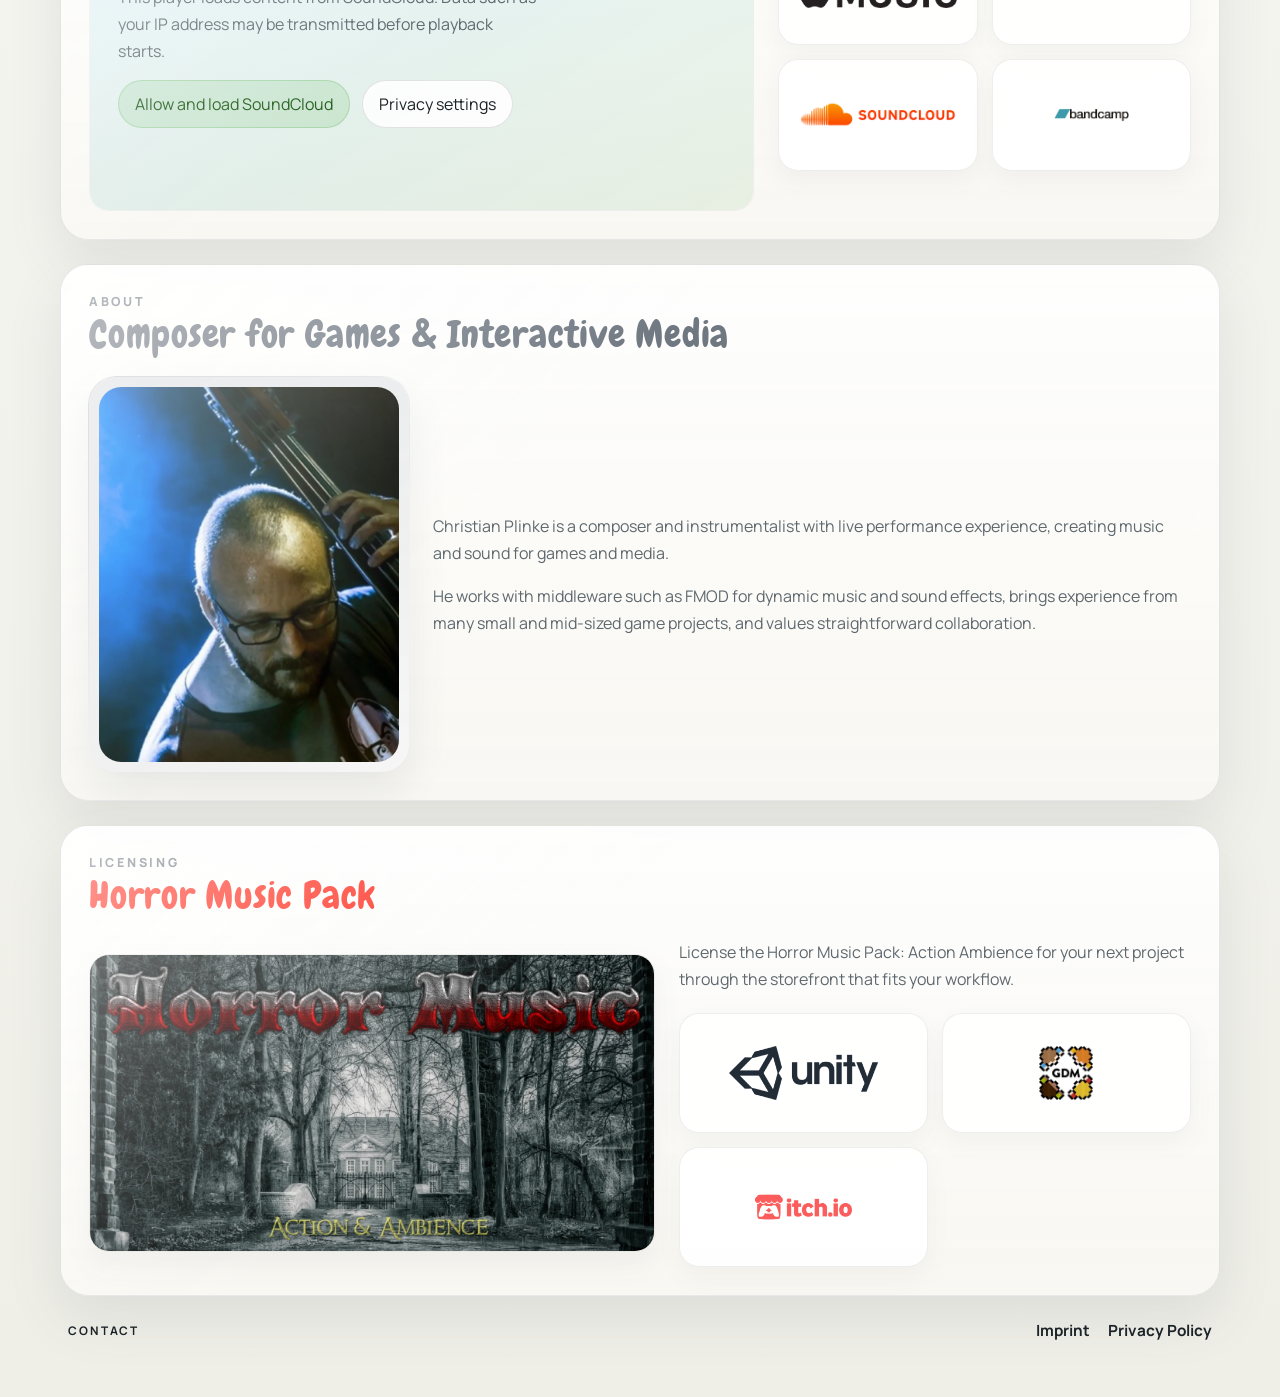
==== commit 6350e5f6: "delete mailadress and prvacy link in footer" ====
--- a/index.html
+++ b/index.html
@@ -313,12 +313,11 @@
         </main>
 
         <footer class="site-footer">
-            <p>Contact</p>
+            <p><a href="mailto:info@christian-plinke.de">contact</a></p>
             <div class="footer-actions">
                 <a href="impressum.html">Imprint</a>
                 <a href="datenschutz.html">Privacy Policy</a>
-                <button class="privacy-settings-link" type="button" data-open-consent>Privacy settings</button>
-                <a href="mailto:info@christian-plinke.de">info@christian-plinke.de</a>
+                
             </div>
         </footer>
     </div>
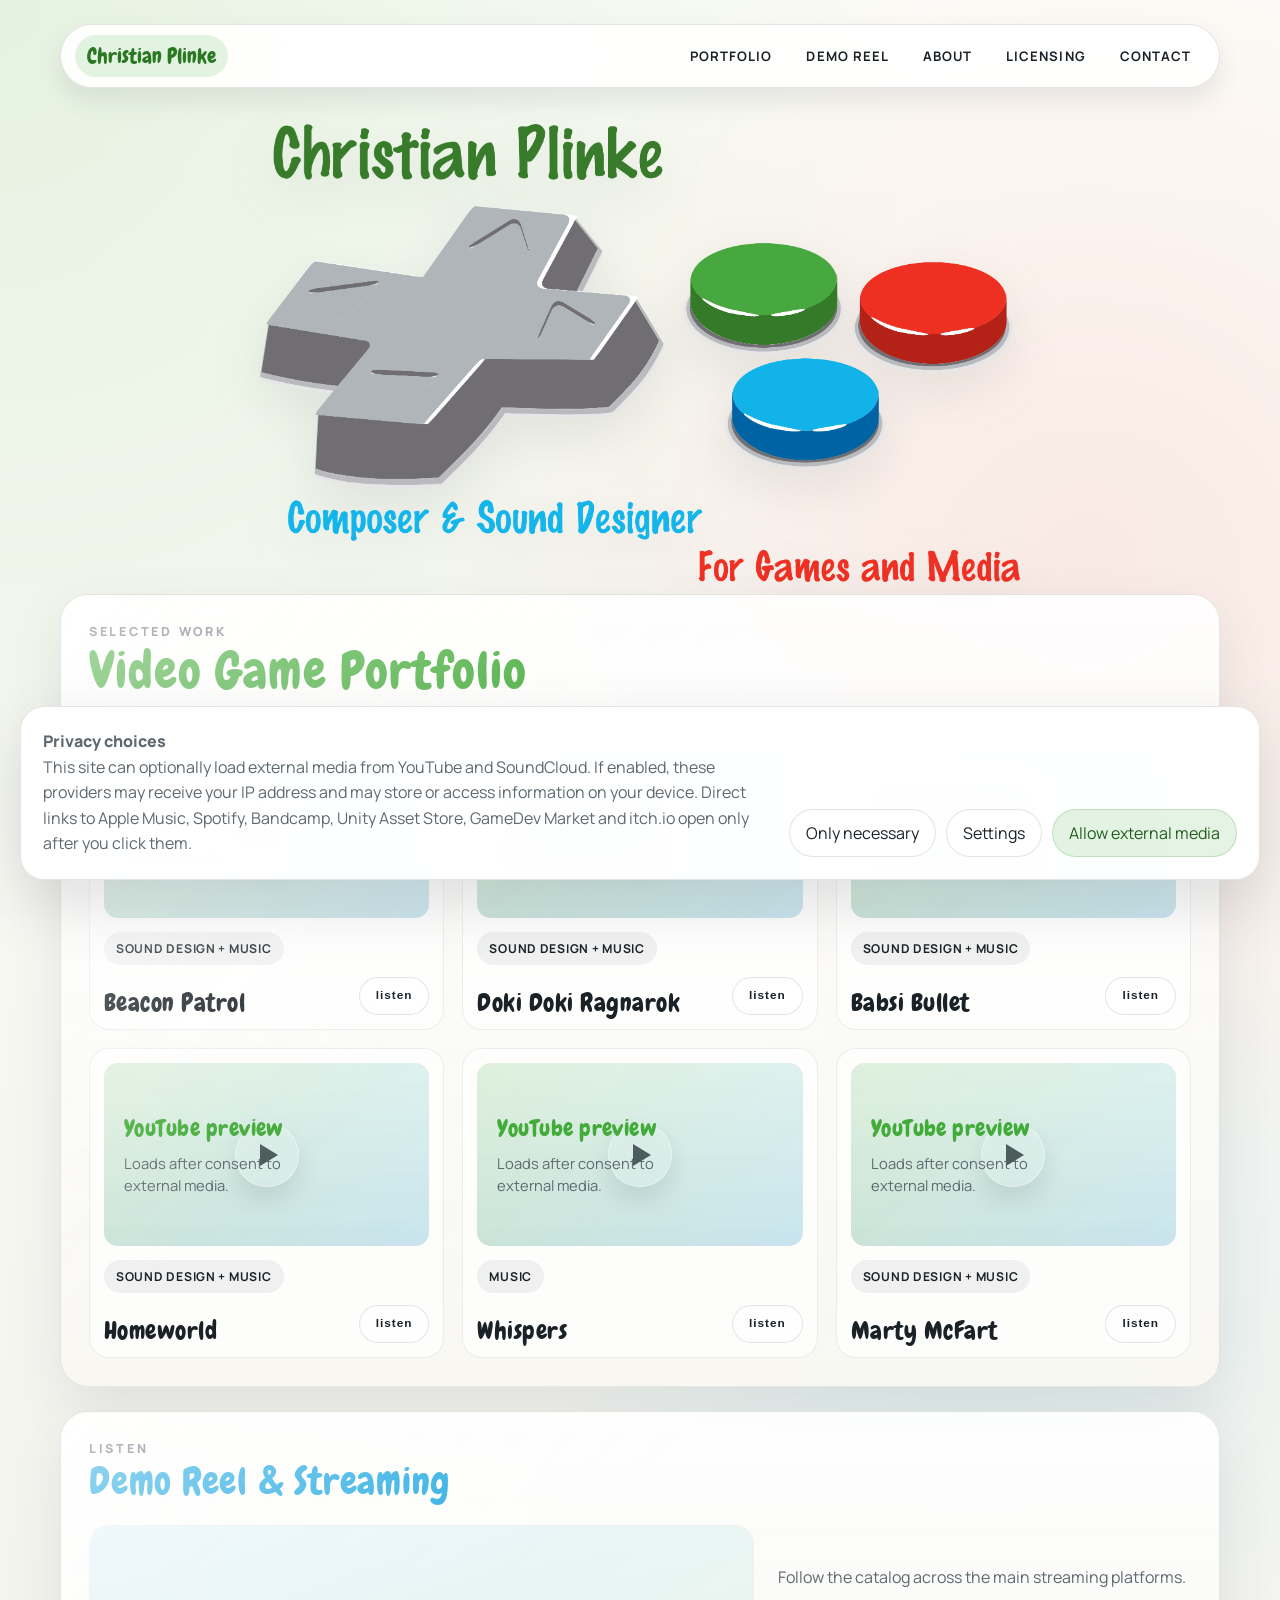
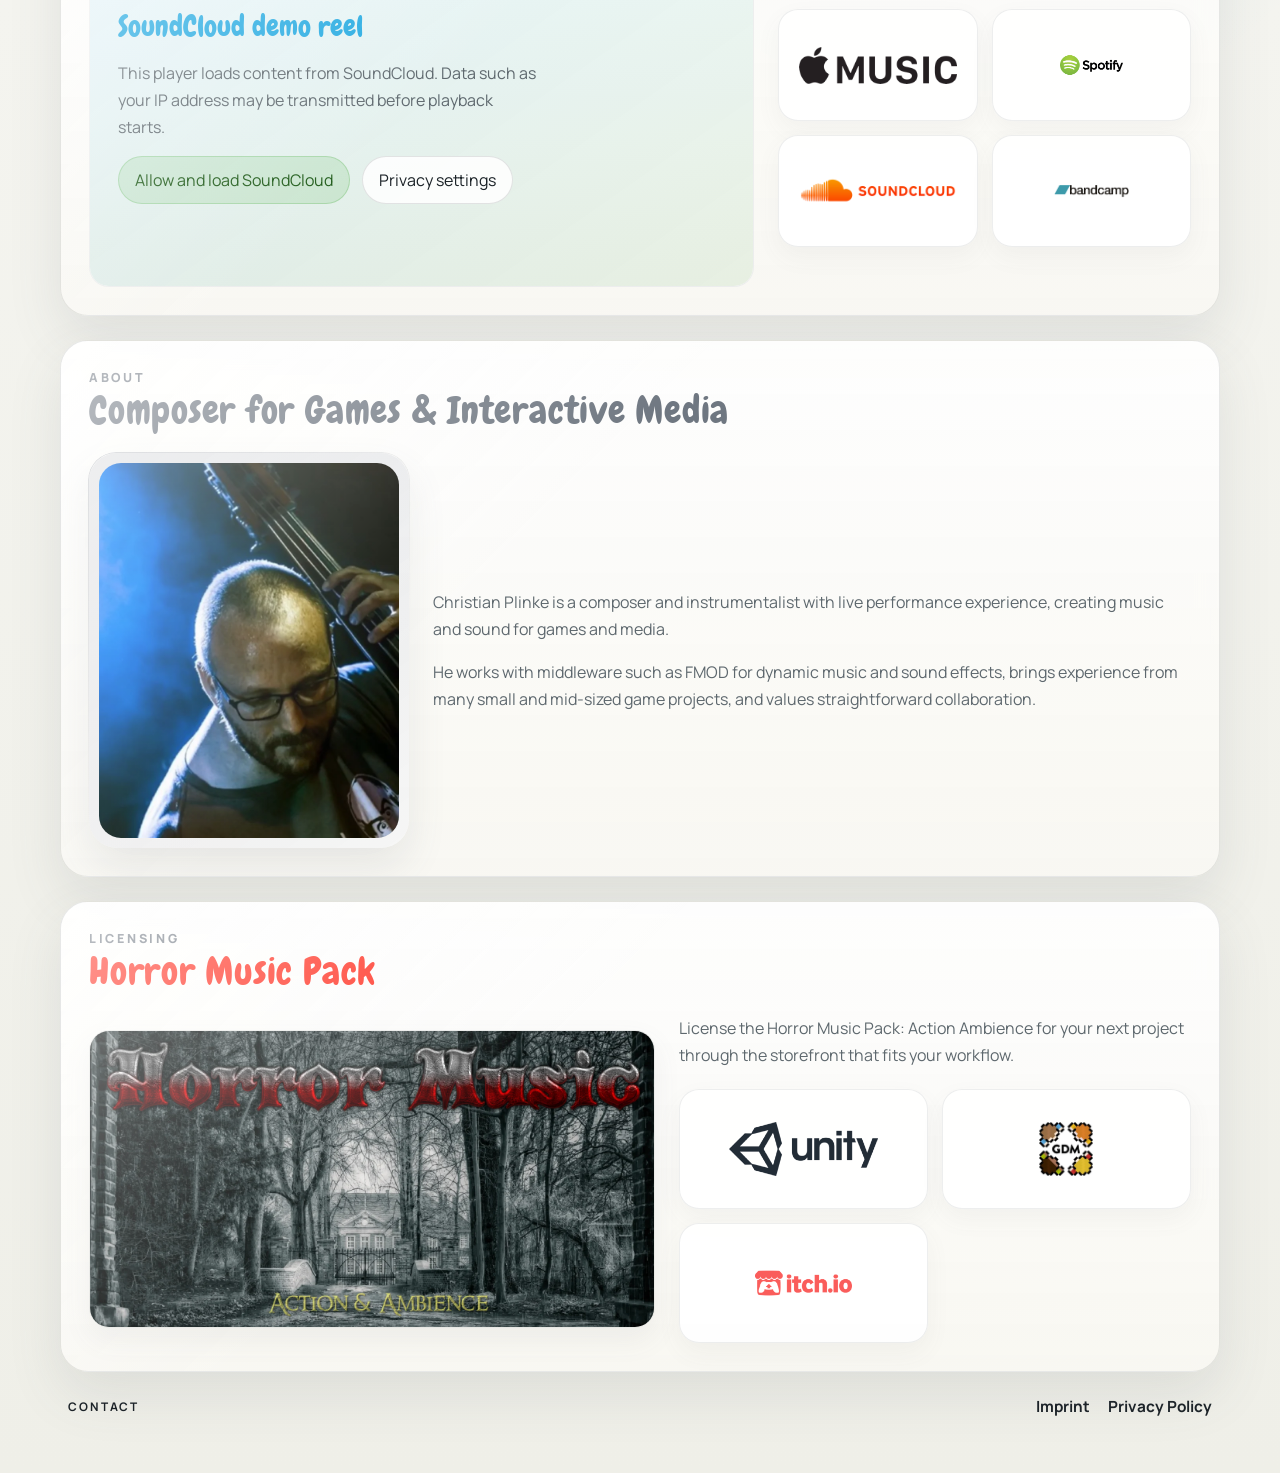
==== commit 839fb0c5: "add navbar" ====
--- a/index.html
+++ b/index.html
@@ -14,13 +14,30 @@
 
 <body>
     <div class="page-shell">
+        <nav class="site-nav" aria-label="Main navigation" data-site-nav>
+            <a class="site-nav-brand" href="#top">Christian Plinke</a>
+            <button class="site-nav-toggle" type="button" aria-expanded="false" aria-controls="site-nav-links"
+                aria-label="Toggle navigation" data-nav-toggle>
+                <span></span>
+                <span></span>
+                <span></span>
+            </button>
+            <div class="site-nav-links" id="site-nav-links" data-nav-links>
+                <a href="#portfolio">Portfolio</a>
+                <a href="#audio">Demo Reel</a>
+                <a href="#about">About</a>
+                <a href="#licensing">Licensing</a>
+                <a href="#contact">Contact</a>
+            </div>
+        </nav>
+
         <header class="site-header">
-            <img class="site-logo" src="img/400PngdpiLogoCropped.png"
+            <img id="top" class="site-logo" src="img/400PngdpiLogoCropped.png"
                 alt="Christian Plinke, Composer and Sound Designer for Games and Media" />
         </header>
 
         <main class="content">
-            <section class="panel panel-portfolio" aria-labelledby="portfolio-title">
+            <section id="portfolio" class="panel panel-portfolio" aria-labelledby="portfolio-title">
                 <div class="section-heading">
                     <p class="eyebrow">Selected Work</p>
                     <h1 id="portfolio-title">Video Game Portfolio</h1>
@@ -44,7 +61,7 @@
                             <span class="video-role">Sound Design + Music</span>
                         </a>
                         <div class="video-card-footer">
-                            <h2>Beacon Patrol</h2>
+                            <a href="https://beaconpatrol.com/" target="_blank"><h2>Beacon Patrol</h2></a>
                             <button class="portfolio-audio-button" type="button"
                                 aria-label="Play audio preview for Beacon Patrol" data-audio-trigger
                                 data-audio-title="Beacon Patrol" data-audio-src="music/beacon-music.mp3">
@@ -70,7 +87,7 @@
                             <span class="video-role">Sound Design + Music</span>
                         </a>
                         <div class="video-card-footer">
-                            <h2>Doki Doki Ragnarok</h2>
+                            <a href="https://dokidokiragnarok.com/" target="_blank" rel="noopener noreferrer"><h2>Doki Doki Ragnarok</h2></a>
                             <button class="portfolio-audio-button" type="button"
                                 aria-label="Play audio preview for Doki Doki Ragnarok" data-audio-trigger
                                 data-audio-title="Doki Doki Ragnarok"
@@ -97,7 +114,7 @@
                             <span class="video-role">Sound Design + Music</span>
                         </a>
                         <div class="video-card-footer">
-                            <h2>Babsi Bullet</h2>
+                            <a href="https://gamecity-hamburg.de/de/projects/babsi-bullet/" target="_blank" rel="noopener noreferrer"><h2>Babsi Bullet</h2></a>
                             <button class="portfolio-audio-button" type="button"
                                 aria-label="Play audio preview for Babsi Bullet" data-audio-trigger
                                 data-audio-title="Babsi Bullet" data-audio-src="music/babsi-music.mp3">
@@ -123,7 +140,7 @@
                             <span class="video-role">Sound Design + Music</span>
                         </a>
                         <div class="video-card-footer">
-                            <h2>Homeworld</h2>
+                            <a href="https://brutalhack.itch.io/ggj19" target="_blank" rel="noopener noreferrer"><h2>Homeworld</h2></a>
                             <button class="portfolio-audio-button" type="button"
                                 aria-label="Play audio preview for Homeworld" data-audio-trigger
                                 data-audio-title="Homeworld" data-audio-src="music/homeworld-music.mp3">
@@ -149,7 +166,7 @@
                             <span class="video-role">Music</span>
                         </a>
                         <div class="video-card-footer">
-                            <h2>Whispers</h2>
+                            <a href="https://brutalhack.itch.io/ggj20" target="_blank" rel="noopener noreferrer"><h2>Whispers</h2></a>  
                             <button class="portfolio-audio-button" type="button"
                                 aria-label="Play audio preview for Whispers" data-audio-trigger
                                 data-audio-title="Whispers" data-audio-src="music/whispers-music.mp3">
@@ -175,7 +192,7 @@
                             <span class="video-role">Sound Design + Music</span>
                         </a>
                         <div class="video-card-footer">
-                            <h2>Marty McFart</h2>
+                            <a href="https://team-marty.itch.io/marty-mcfart" target="_blank" rel="noopener noreferrer"><h2>Marty McFart</h2></a>
                             <button class="portfolio-audio-button" type="button"
                                 aria-label="Play audio preview for Marty McFart" data-audio-trigger
                                 data-audio-title="Marty McFart" data-audio-src="music/marty-music.mp3">
@@ -187,7 +204,7 @@
                 <audio data-portfolio-audio-player preload="none"></audio>
             </section>
 
-            <section class="panel panel-audio" aria-labelledby="audio-title">
+            <section id="audio" class="panel panel-audio" aria-labelledby="audio-title">
                 <div class="section-heading">
                     <p class="eyebrow">Listen</p>
                     <h2 id="audio-title">Demo Reel &amp; Streaming</h2>
@@ -247,7 +264,7 @@
                 </div>
             </section>
 
-            <section class="panel panel-about" aria-labelledby="about-title">
+            <section id="about" class="panel panel-about" aria-labelledby="about-title">
                 <div class="section-heading">
                     <p class="eyebrow">About</p>
                     <h2 id="about-title">Composer for Games &amp; Interactive Media</h2>
@@ -273,7 +290,7 @@
                 </div>
             </section>
 
-            <section class="panel panel-pack" aria-labelledby="pack-title">
+            <section id="licensing" class="panel panel-pack" aria-labelledby="pack-title">
                 <div class="section-heading">
                     <p class="eyebrow">Licensing</p>
                     <h2 id="pack-title">Horror Music Pack</h2>
@@ -312,7 +329,7 @@
             </section>
         </main>
 
-        <footer class="site-footer">
+        <footer id="contact" class="site-footer">
             <p><a href="mailto:info@christian-plinke.de">contact</a></p>
             <div class="footer-actions">
                 <a href="impressum.html">Imprint</a>
@@ -398,6 +415,44 @@
             </button>
         </div>
     </aside>
+
+    <script>
+        (() => {
+            const nav = document.querySelector("[data-site-nav]");
+            const toggle = document.querySelector("[data-nav-toggle]");
+            const linksWrap = document.querySelector("[data-nav-links]");
+
+            if (!nav || !toggle || !linksWrap) {
+                return;
+            }
+
+            const closeMenu = () => {
+                nav.classList.remove("is-open");
+                toggle.setAttribute("aria-expanded", "false");
+            };
+
+            toggle.addEventListener("click", () => {
+                const isOpen = nav.classList.toggle("is-open");
+                toggle.setAttribute("aria-expanded", String(isOpen));
+            });
+
+            linksWrap.querySelectorAll("a").forEach((link) => {
+                link.addEventListener("click", closeMenu);
+            });
+
+            window.addEventListener("resize", () => {
+                if (window.innerWidth > 820) {
+                    closeMenu();
+                }
+            });
+
+            window.addEventListener("keydown", (event) => {
+                if (event.key === "Escape") {
+                    closeMenu();
+                }
+            });
+        })();
+    </script>
 </body>
 
 </html>
--- a/style.css
+++ b/style.css
@@ -105,6 +105,92 @@
     padding: 24px 0 56px;
 }
 
+.site-nav {
+    position: sticky;
+    top: 10px;
+    z-index: 35;
+    display: flex;
+    align-items: center;
+    justify-content: space-between;
+    gap: 16px;
+    margin-bottom: 12px;
+    padding: 10px 14px;
+    border: 1px solid rgba(34, 39, 44, 0.12);
+    border-radius: 999px;
+    background: rgba(255, 255, 255, 0.92);
+    box-shadow: 0 12px 24px rgba(85, 90, 96, 0.12);
+    backdrop-filter: blur(3px);
+}
+
+.site-nav-brand {
+    display: inline-flex;
+    align-items: center;
+    justify-content: center;
+    min-width: 42px;
+    height: 42px;
+    border-radius: 999px;
+    background: rgba(67, 171, 57, 0.14);
+    color: #2b7823;
+    font-family: "Chewy", cursive;
+    font-size: 1.32rem;
+    line-height: 1;
+    padding: 0 12px;
+}
+
+.site-nav-links {
+    display: flex;
+    align-items: center;
+    justify-content: flex-end;
+    gap: 6px;
+}
+
+.site-nav-links a {
+    padding: 10px 14px;
+    border-radius: 999px;
+    color: var(--text);
+    font-size: 0.82rem;
+    font-weight: 700;
+    letter-spacing: 0.08em;
+    text-transform: uppercase;
+    transition:
+        background-color 180ms ease,
+        color 180ms ease;
+}
+
+.site-nav-links a:hover,
+.site-nav-links a:focus-visible {
+    background: rgba(33, 169, 225, 0.12);
+    color: #116a8e;
+}
+
+.site-nav-toggle {
+    display: none;
+    align-items: center;
+    justify-content: center;
+    width: 42px;
+    height: 42px;
+    padding: 0;
+    border: 1px solid rgba(34, 39, 44, 0.12);
+    border-radius: 999px;
+    background: rgba(255, 255, 255, 0.94);
+    color: inherit;
+    cursor: pointer;
+}
+
+.site-nav-toggle span {
+    display: block;
+    width: 18px;
+    height: 2px;
+    margin: 2px 0;
+    border-radius: 999px;
+    background: var(--text);
+}
+
+.panel,
+.site-footer {
+    scroll-margin-top: 112px;
+}
+
 .site-header {
     display: flex;
     justify-content: center;
@@ -233,6 +319,38 @@
     align-items: flex-end;
     justify-content: space-between;
     gap: 12px;
+}
+
+.video-card-footer a {
+    position: relative;
+    color: inherit;
+    text-decoration: none;
+}
+
+.video-card-footer a::after {
+    content: "";
+    position: absolute;
+    left: 0;
+    bottom: -3px;
+    width: 0;
+    height: 2px;
+    border-radius: 999px;
+    background: rgba(33, 169, 225, 0.8);
+    transition: width 180ms ease;
+}
+
+.video-card-footer a:hover::after,
+.video-card-footer a:focus-visible::after {
+    width: 100%;
+}
+
+.video-card-footer a h2 {
+    transition: color 180ms ease;
+}
+
+.video-card-footer a:hover h2,
+.video-card-footer a:focus-visible h2 {
+    color: #148cb9;
 }
 
 .video-card img {
@@ -824,6 +942,43 @@
     }
 }
 
+@media (max-width: 820px) {
+    .site-nav {
+        position: sticky;
+        border-radius: 22px;
+    }
+
+    .site-nav-toggle {
+        display: inline-flex;
+        flex-direction: column;
+    }
+
+    .site-nav-links {
+        position: absolute;
+        top: calc(100% + 8px);
+        right: 0;
+        left: 0;
+        display: none;
+        grid-template-columns: 1fr;
+        gap: 6px;
+        padding: 10px;
+        border: 1px solid rgba(34, 39, 44, 0.12);
+        border-radius: 22px;
+        background: rgba(255, 255, 255, 0.96);
+        box-shadow: 0 12px 26px rgba(85, 90, 96, 0.14);
+        backdrop-filter: blur(14px);
+    }
+
+    .site-nav.is-open .site-nav-links {
+        display: grid;
+    }
+
+    .site-nav-links a {
+        width: 100%;
+        text-align: center;
+    }
+}
+
 @media (max-width: 680px) {
     .page-shell {
         width: min(calc(100% - 20px), var(--max-width));
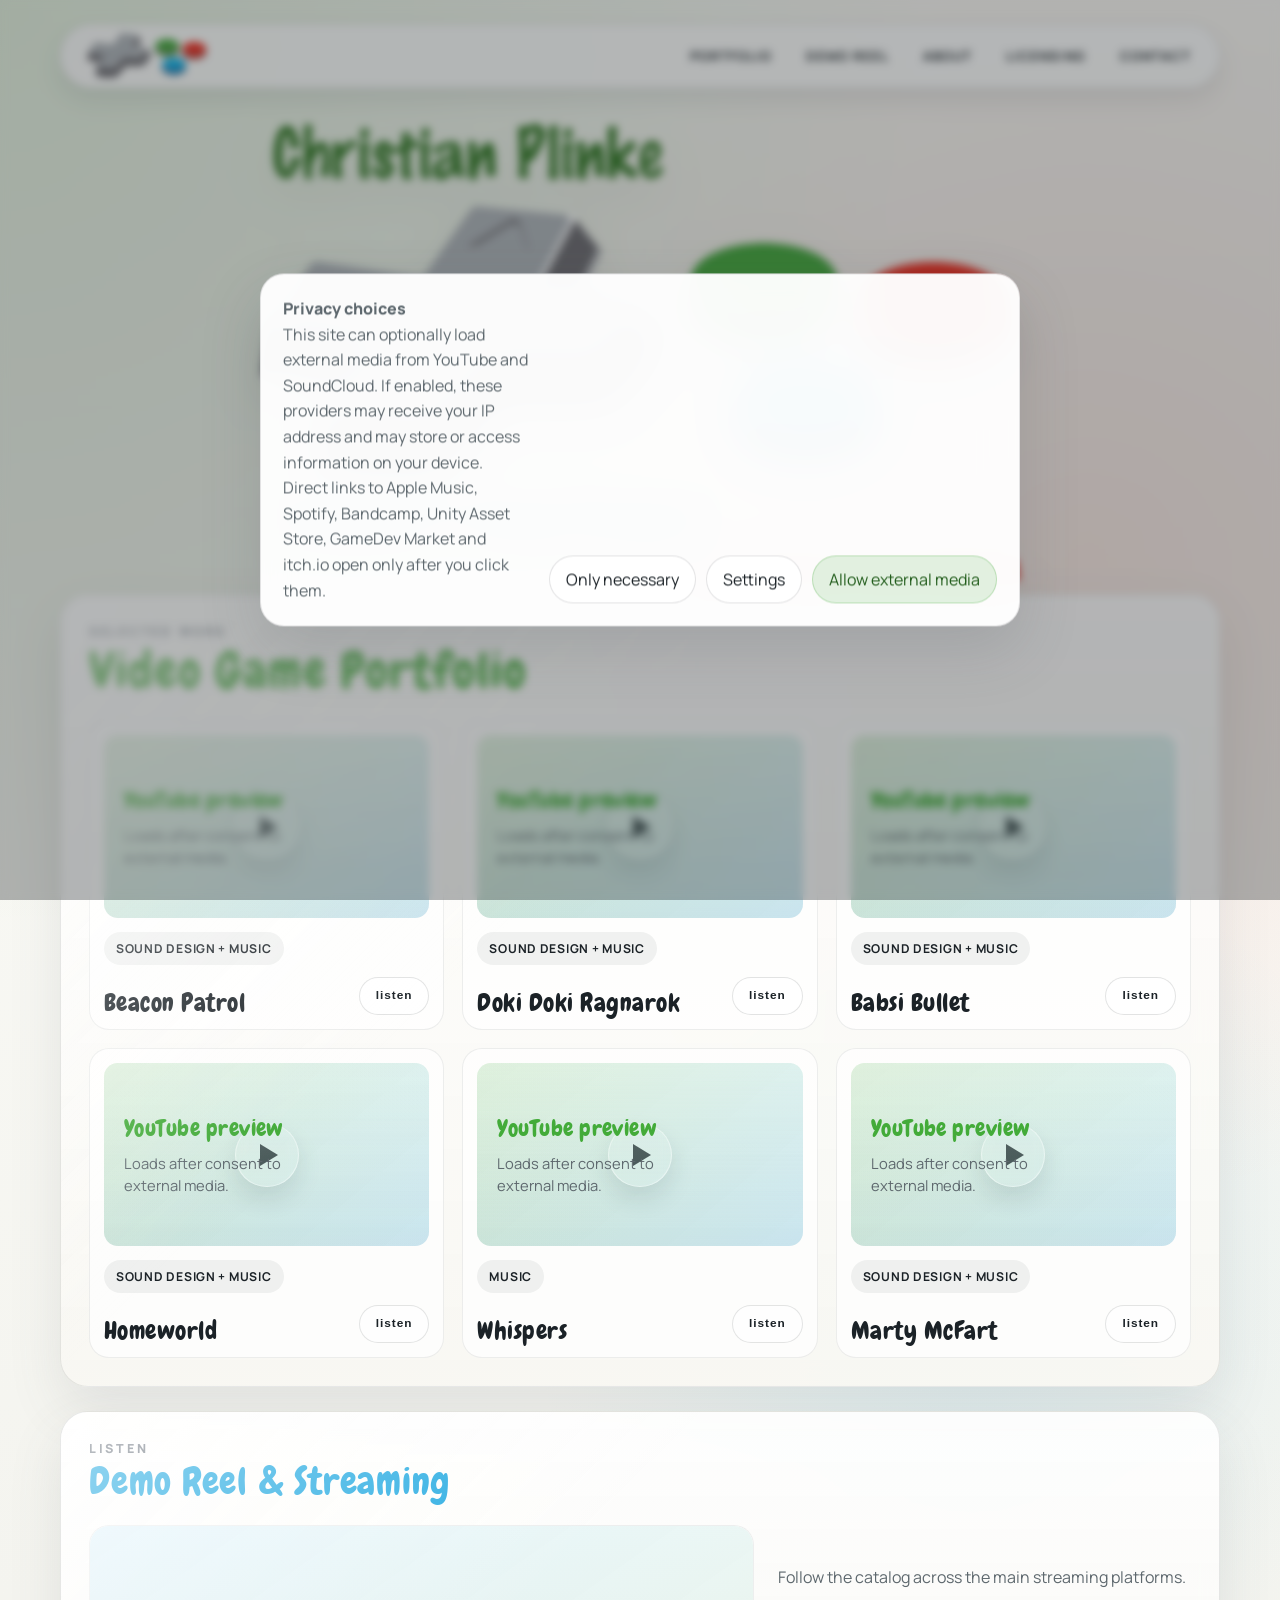
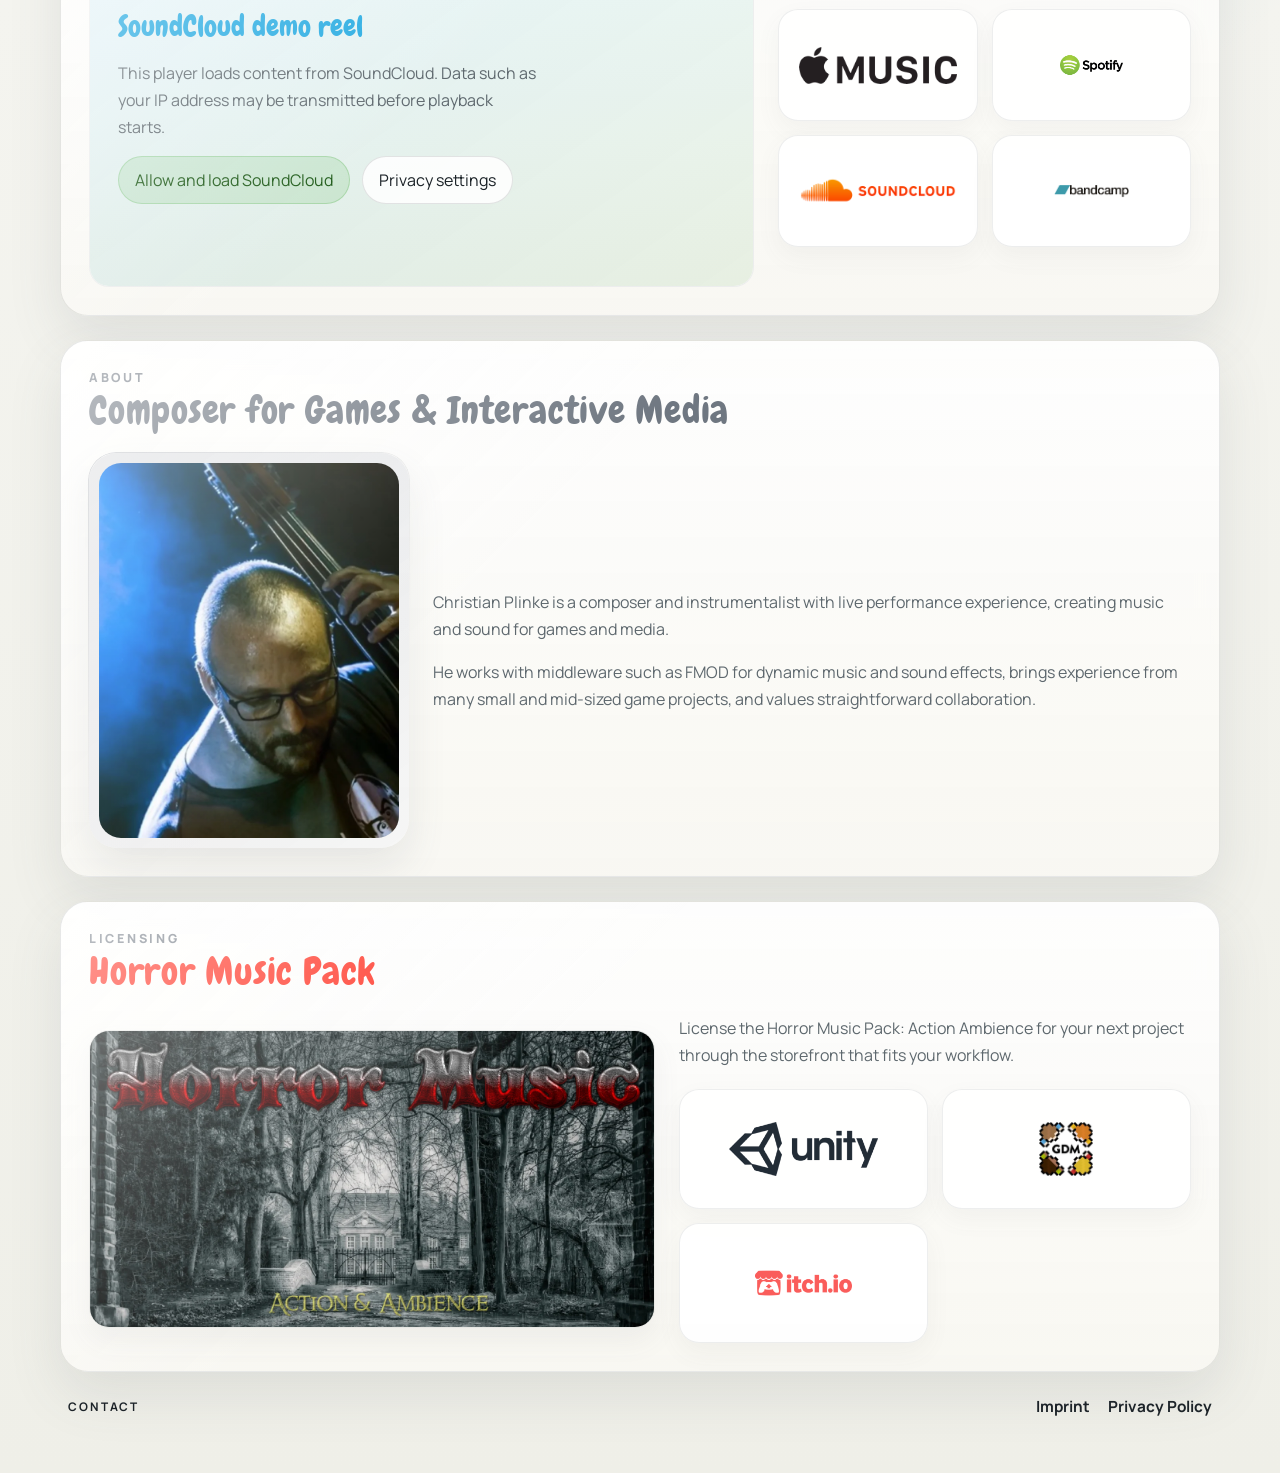
==== commit 2df8ea7d: "add new header logo" ====
--- a/index.html
+++ b/index.html
@@ -15,7 +15,7 @@
 <body>
     <div class="page-shell">
         <nav class="site-nav" aria-label="Main navigation" data-site-nav>
-            <a class="site-nav-brand" href="#top">Christian Plinke</a>
+            <a class="site-nav-brand" href="#top"><img id="header-logo" src="./img/SVGLogo.svg" alt=""></a>
             <button class="site-nav-toggle" type="button" aria-expanded="false" aria-controls="site-nav-links"
                 aria-label="Toggle navigation" data-nav-toggle>
                 <span></span>
@@ -27,7 +27,7 @@
                 <a href="#audio">Demo Reel</a>
                 <a href="#about">About</a>
                 <a href="#licensing">Licensing</a>
-                <a href="#contact">Contact</a>
+                <a href="mailto:christian@christianplinke.com">Contact</a>
             </div>
         </nav>
 
--- a/style.css
+++ b/style.css
@@ -104,7 +104,9 @@
     margin: 0 auto;
     padding: 24px 0 56px;
 }
-
+ #header-logo {
+    width: 120px;
+    height: auto;}
 .site-nav {
     position: sticky;
     top: 10px;
@@ -129,7 +131,6 @@
     min-width: 42px;
     height: 42px;
     border-radius: 999px;
-    background: rgba(67, 171, 57, 0.14);
     color: #2b7823;
     font-family: "Chewy", cursive;
     font-size: 1.32rem;
@@ -188,7 +189,7 @@
 
 .panel,
 .site-footer {
-    scroll-margin-top: 112px;
+    scroll-margin-top: 80px;
 }
 
 .site-header {
@@ -773,15 +774,16 @@
 }
 
 .consent-banner {
-    left: 20px;
-    right: 20px;
-    bottom: 20px;
+    top: 50%;
+    left: 50%;
+    width: min(calc(100% - 32px), 760px);
     display: grid;
     grid-template-columns: minmax(0, 1fr) auto;
     gap: 20px;
     align-items: end;
     padding: 22px;
     border-radius: 24px;
+    transform: translate(-50%, -50%);
 }
 
 .consent-banner-copy p,
@@ -916,8 +918,8 @@
     position: fixed;
     inset: 0;
     z-index: 45;
-    background: rgba(24, 28, 32, 0.18);
-    backdrop-filter: blur(3px);
+    background: rgba(24, 28, 32, 0.32);
+    backdrop-filter: blur(4px);
 }
 
 .is-hidden {
@@ -1020,9 +1022,12 @@
     .consent-banner {
         left: 10px;
         right: 10px;
+        top: auto;
         bottom: 10px;
+        width: auto;
         grid-template-columns: 1fr;
         padding: 18px;
+        transform: none;
     }
 
     .consent-option {
